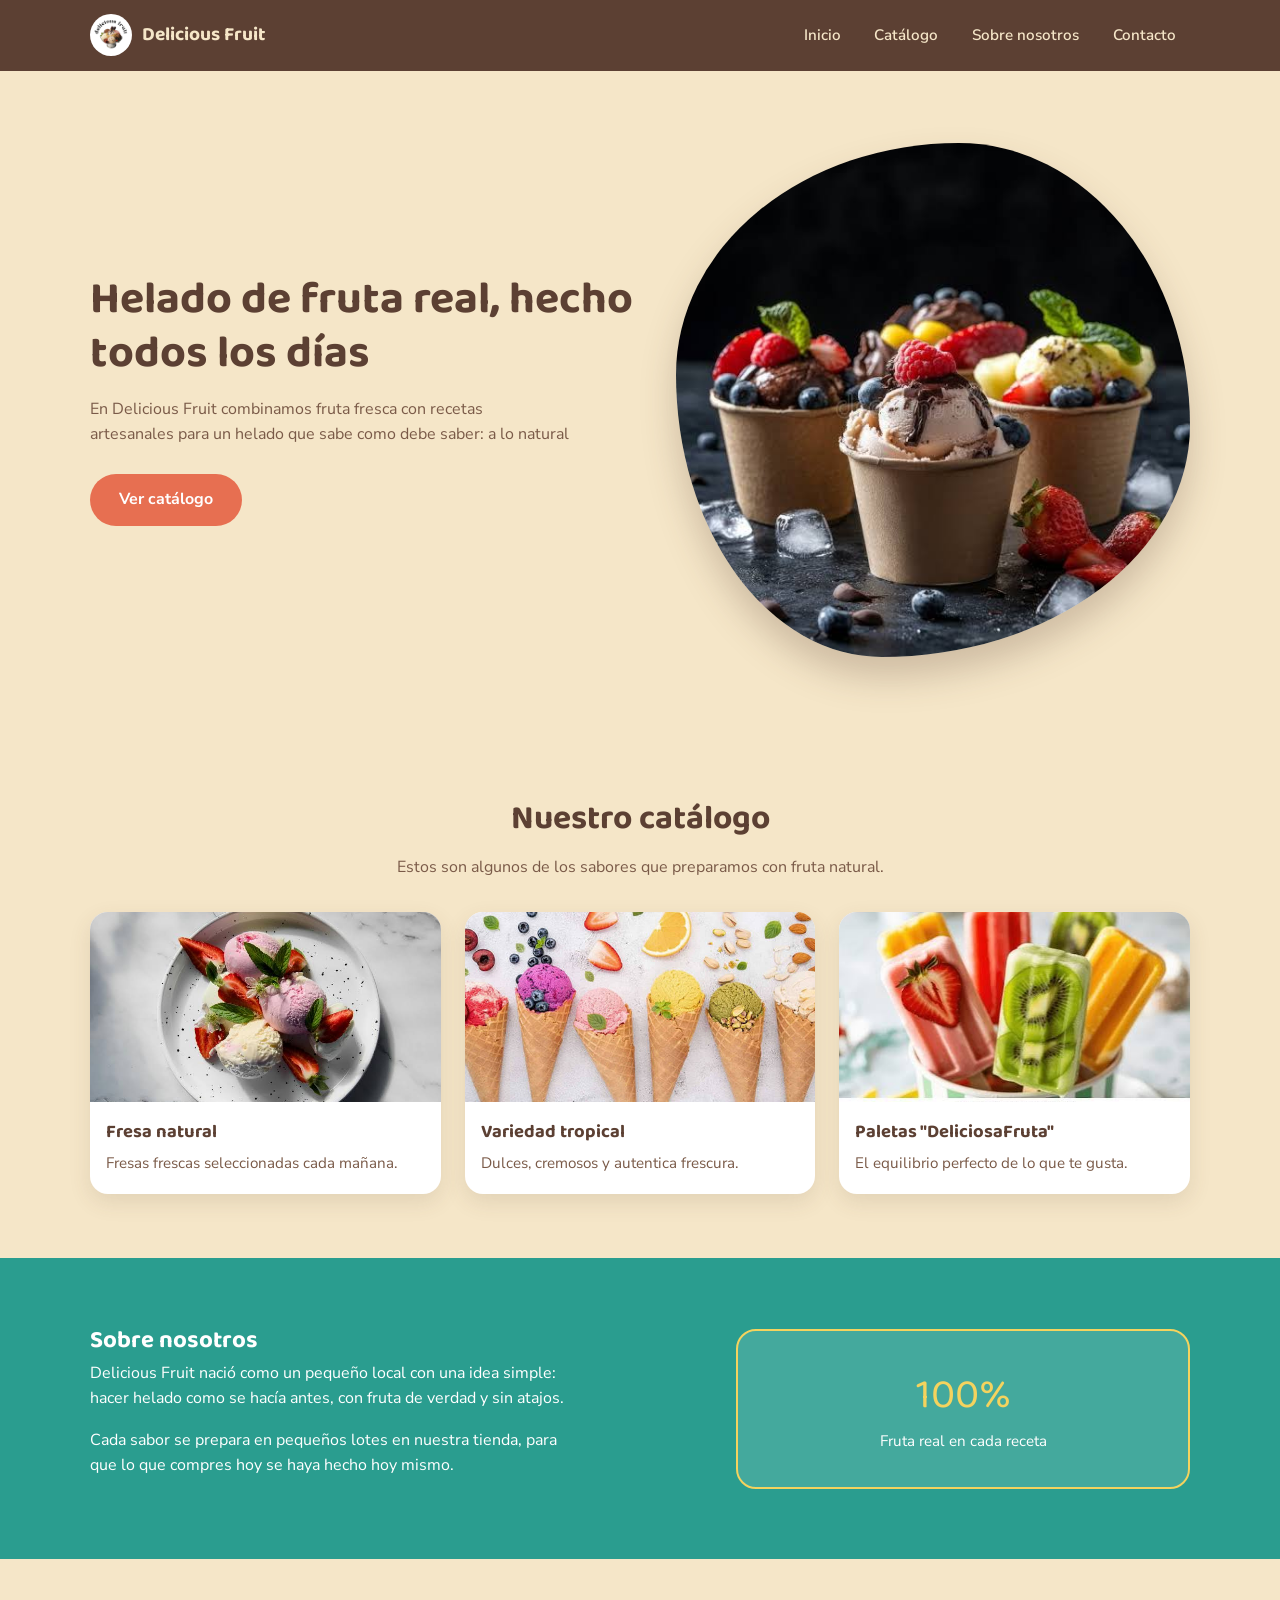
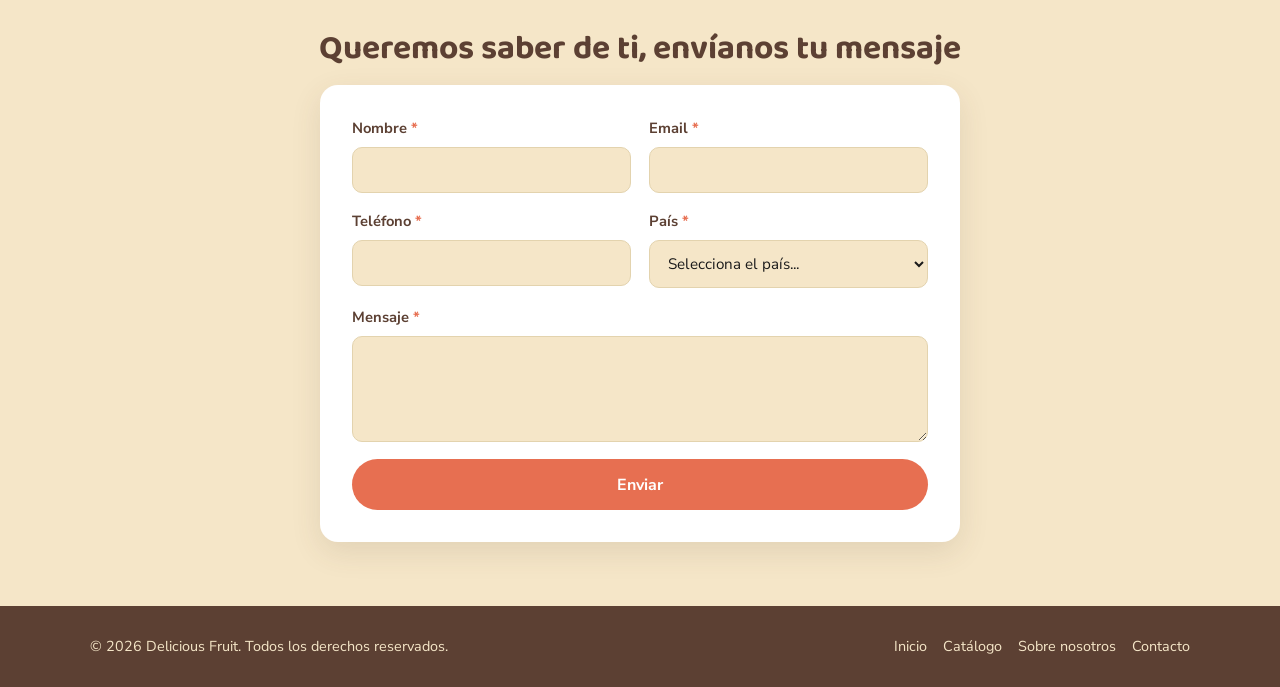
==== index.html @ fdb79db8 "Add files via upload" ====
<!DOCTYPE html>
<html lang="es">
<head>
<meta charset="UTF-8">
<meta name="viewport" content="width=device-width, initial-scale=1.0">
<title>Delicious Fruit | Heladería artesanal</title>
<meta name="description" content="Delicious Fruit: heladería artesanal con sabores frutales, hechos con ingredientes reales. Conoce nuestro catálogo y visítanos.">
<link rel="icon" type="image/png" href="img/logo.png">
<link rel="preconnect" href="https://fonts.googleapis.com">
<link rel="preconnect" href="https://fonts.gstatic.com" crossorigin>
<link href="https://fonts.googleapis.com/css2?family=Baloo+2:wght@500;600;700&family=Nunito+Sans:wght@400;600;700&display=swap" rel="stylesheet">
<link rel="stylesheet" href="css/style.css">
</head>
<body>

<header class="cabecera">
  <div class="contenedor cabecera-interior">
    <a href="#inicio" class="logo">
      <img src="img/logo.jpg" alt="Logo Delicious Fruit">
      <span>Delicious Fruit</span>
    </a>

    <input type="checkbox" id="toggle-menu" class="toggle-menu-input">
    <label for="toggle-menu" class="hamburguesa" aria-label="Abrir menú">
      <span></span><span></span><span></span>
    </label>

    <nav class="nav-mobile">
      <a href="#inicio">Inicio</a>
      <a href="#catalogo">Catálogo</a>
      <a href="#sobre-nosotros">Sobre nosotros</a>
      <a href="#contacto">Contacto</a>
    </nav>

    <nav class="nav">
      <a href="#inicio">Inicio</a>
      <a href="#catalogo">Catálogo</a>
      <a href="#sobre-nosotros">Sobre nosotros</a>
      <a href="#contacto">Contacto</a>
    </nav>
  </div>
</header>

<section class="hero" id="inicio">
  <div class="contenedor hero-grid">
    <div>
      <h1>Helado de fruta real, hecho todos los días</h1>
      <p>En Delicious Fruit combinamos fruta fresca con recetas artesanales para un helado que sabe como debe saber: a lo natural</p>
      <a href="#catalogo" class="btn btn-primario">Ver catálogo</a>
    </div>
    <div class="hero-imagen">
      <img src="img/heladosreal.jpg" alt="Helado artesanal Delicious Fruit">
    </div>
  </div>
</section>

<section class="seccion" id="catalogo">
  <div class="contenedor">
    <h2>Nuestro catálogo</h2>
    <p class="intro">Estos son algunos de los sabores que preparamos con fruta natural.</p>

    <div class="grid-productos">
      <article class="tarjeta-producto">
        <img src="img/helado1.jpg" alt="Helado Deliciosa con fruta">
        <h3>Fresa natural</h3>
        <p>Fresas frescas seleccionadas cada mañana.</p>
      </article>

      <article class="tarjeta-producto">
        <img src="img/helados2.jpg" alt="Helado Deliciosa con fruta">
        <h3>Variedad tropical</h3>
        <p>Dulces, cremosos y autentica frescura.</p>
      </article>

      <article class="tarjeta-producto">
        <img src="img/helados3.jpg" alt="Helado Deliciosa con fruta">
        <h3>Paletas "DeliciosaFruta"</h3>
        <p>El equilibrio perfecto de lo que te gusta.</p>
      </article>
    </div>
  </div>
</section>

<section class="seccion-nosotros" id="sobre-nosotros">
  <div class="contenedor sobre-grid">
    <div>
      <h2>Sobre nosotros</h2>
      <p>Delicious Fruit nació como un pequeño local con una idea simple: hacer helado como se hacía antes, con fruta de verdad y sin atajos.</p>
      <p>Cada sabor se prepara en pequeños lotes en nuestra tienda, para que lo que compres hoy se haya hecho hoy mismo.</p>
    </div>
    <div class="nosotros-dato">
      <span class="dato-numero">100%</span>
      <span class="dato-texto">Fruta real en cada receta</span>
    </div>
  </div>
</section>

<section class="seccion" id="contacto">
  <div class="contenedor">
    <h2>Queremos saber de ti, envíanos tu mensaje</h2>

    <form class="form" action="#" method="post">
      <div class="fila-campos">
        <div class="campo">
          <label for="nombre">Nombre <span class="req">*</span></label>
          <input type="text" id="nombre" name="nombre" required>
        </div>
        <div class="campo">
          <label for="correo">Email <span class="req">*</span></label>
          <input type="email" id="correo" name="correo" required>
        </div>
      </div>

      <div class="fila-campos">
        <div class="campo">
          <label for="telefono">Teléfono <span class="req">*</span></label>
          <input type="tel" id="telefono" name="telefono" required>
        </div>
        <div class="campo">
          <label for="pais">País <span class="req">*</span></label>
          <select id="pais" name="pais" required>
            <option value="">Selecciona el país...</option>
            <option value="SV">El Salvador</option>
            <option value="GT">Guatemala</option>
            <option value="HN">Honduras</option>
            <option value="NI">Nicaragua</option>
            <option value="CR">Costa Rica</option>
            <option value="otro">Otro</option>
          </select>
        </div>
      </div>

      <div class="campo">
        <label for="mensaje">Mensaje <span class="req">*</span></label>
        <textarea id="mensaje" name="mensaje" rows="4" required></textarea>
      </div>

      <button type="submit" class="btn-form">Enviar</button>
    </form>
  </div>
</section>

<footer class="pie">
  <div class="contenedor pie-interior">
    <p>© 2026 Delicious Fruit. Todos los derechos reservados.</p>
    <nav class="pie-enlaces">
      <a href="#inicio">Inicio</a>
      <a href="#catalogo">Catálogo</a>
      <a href="#sobre-nosotros">Sobre nosotros</a>
      <a href="#contacto">Contacto</a>
    </nav>
  </div>
</footer>

</body>
</html>
---- css/style.css ----
:root {
  --crema:   #F5E6C8;
  --cafe:    #5C4033;
  --cafe-suave: #7A5A48;
  --coral:   #E76F51;
  --coral-oscuro: #C85A3D;
  --teal:    #2A9D8F;
  --amarillo:#F4D35E;
  --texto:   #1A1A1A;
  --blanco:  #FFFFFF;
}

*, *::before, *::after { box-sizing: border-box; margin: 0; padding: 0; }
img { max-width: 100%; height: auto; display: block; }

body {
  font-family: 'Nunito Sans', system-ui, sans-serif;
  color: var(--texto);
  line-height: 1.6;
  background: var(--crema);
}

h1, h2, h3 { font-family: 'Baloo 2', sans-serif; color: var(--cafe); }

.contenedor { width: 90%; max-width: 1100px; margin: 0 auto; }

/* --- Header --- */
.cabecera {
  background: var(--cafe);
  padding: 0.9rem 0;
  position: sticky;
  top: 0;
  z-index: 100;
}
.cabecera-interior { display: flex; align-items: center; justify-content: space-between; }
.logo { display: flex; align-items: center; gap: 0.6rem; text-decoration: none; }
.logo img { width: 42px; height: 42px; border-radius: 50%; }
.logo span { color: var(--crema); font-family: 'Baloo 2', sans-serif; font-weight: 700; font-size: 1.2rem; }

.nav { display: none; gap: 0.3rem; }
.nav a {
  color: var(--crema);
  text-decoration: none;
  padding: 0.5rem 0.9rem;
  border-radius: 20px;
  font-weight: 600;
  font-size: 0.95rem;
}
.nav a:hover { background: var(--coral); color: var(--blanco); }
@media (min-width: 780px) { .nav { display: flex; } }

.toggle-menu-input { display: none; }
.hamburguesa { display: flex; flex-direction: column; cursor: pointer; padding: 0.4rem; }
.hamburguesa span { width: 26px; height: 3px; background: var(--crema); border-radius: 2px; margin-bottom: 5px; }
.hamburguesa span:last-child { margin-bottom: 0; }
@media (min-width: 780px) { .hamburguesa { display: none; } }

.nav-mobile { display: flex; flex-direction: column; max-height: 0; overflow: hidden; transition: max-height 0.3s ease; }
.nav-mobile a { color: var(--crema); text-decoration: none; padding: 0.6rem 0.5rem; font-weight: 600; }
.toggle-menu-input:checked ~ .nav-mobile { max-height: 240px; margin-top: 0.6rem; }
@media (min-width: 780px) { .nav-mobile { display: none; } }

/* --- Hero --- */
.hero { padding: clamp(2.5rem, 7vw, 4.5rem) 0; }
.hero-grid { display: flex; flex-wrap: wrap; gap: 2rem; align-items: center; }
.hero-grid > div:first-child { flex: 1 1 320px; }
.hero-imagen { flex: 1 1 280px; }
.hero h1 { font-size: clamp(1.9rem, 4vw, 2.8rem); line-height: 1.2; margin-bottom: 1rem; }
.hero p { max-width: 480px; margin-bottom: 1.6rem; color: var(--cafe-suave); }

.btn {
  display: inline-block;
  background: var(--coral);
  color: var(--blanco);
  text-decoration: none;
  font-weight: 700;
  padding: 0.85rem 1.8rem;
  border-radius: 30px;
  transition: background 0.15s;
}
.btn:hover { background: var(--coral-oscuro); }

.hero-imagen img {
  border-radius: 55% 45% 60% 40% / 45% 55% 45% 55%;
  box-shadow: 0 20px 35px rgba(92,64,51,0.25);
}

/* --- Secciones generales --- */
.seccion { padding: clamp(2.5rem, 6vw, 4rem) 0; text-align: center; }
.seccion h2 { font-size: clamp(1.6rem, 3vw, 2.1rem); margin-bottom: 0.5rem; }
.intro { color: var(--cafe-suave); margin-bottom: 2rem; }

/* --- Catálogo --- */
.grid-productos { display: flex; flex-wrap: wrap; gap: 1.5rem; text-align: left; }
.tarjeta-producto { flex: 1 1 260px; }

.tarjeta-producto {
  background: var(--blanco);
  border-radius: 18px;
  overflow: hidden;
  box-shadow: 0 8px 22px rgba(92,64,51,0.12);
}
.tarjeta-producto img { width: 100%; height: 190px; object-fit: cover; }
.tarjeta-producto h3 { padding: 1rem 1rem 0.2rem; font-size: 1.15rem; }
.tarjeta-producto p { padding: 0 1rem 1.2rem; color: var(--cafe-suave); font-size: 0.95rem; }

/* --- Sobre nosotros --- */
.seccion-nosotros { background: var(--teal); color: var(--blanco); padding: clamp(2.5rem, 6vw, 4rem) 0; }
.seccion-nosotros h2 { color: var(--blanco); }
.seccion-nosotros p { margin-bottom: 1rem; max-width: 480px; }
.sobre-grid { display: flex; flex-wrap: wrap; gap: 2rem; align-items: center; text-align: left; }
.sobre-grid > div:first-child { flex: 1 1 380px; }
.nosotros-dato { flex: 1 1 220px; }

.nosotros-dato {
  background: rgba(255,255,255,0.12);
  border: 2px solid var(--amarillo);
  border-radius: 20px;
  padding: 2rem;
  text-align: center;
}
.dato-numero { display: block; font-family: 'Baloo 2', sans-serif; font-size: 2.6rem; color: var(--amarillo); }
.dato-texto { font-size: 0.95rem; }

/* --- Contacto --- */
.form {
  background: var(--blanco);
  border-radius: 18px;
  padding: 2rem;
  max-width: 640px;
  margin: 0 auto;
  text-align: left;
  display: flex;
  flex-direction: column;
  gap: 1.1rem;
  box-shadow: 0 10px 30px rgba(92,64,51,0.12);
}
.fila-campos { display: flex; flex-wrap: wrap; gap: 1.1rem; }
.fila-campos .campo { flex: 1 1 220px; }

.campo { display: flex; flex-direction: column; gap: 0.4rem; }
.campo label { font-weight: 700; color: var(--cafe); font-size: 0.92rem; }
.req { color: var(--coral); }
.campo input, .campo select, .campo textarea {
  padding: 0.75rem 0.9rem;
  border: 1px solid #e3d3ae;
  border-radius: 10px;
  background: var(--crema);
  font-family: inherit;
  font-size: 0.95rem;
  color: var(--texto);
}
.campo input:focus, .campo select:focus, .campo textarea:focus {
  outline: 2px solid var(--teal);
}

.btn-form {
  align-self: stretch;
  background: var(--coral);
  color: var(--blanco);
  border: none;
  padding: 0.9rem;
  border-radius: 30px;
  font-weight: 700;
  font-size: 1rem;
  font-family: inherit;
  cursor: pointer;
}
.btn-form:hover { background: var(--coral-oscuro); }

/* --- Footer --- */
.pie { background: var(--cafe); color: var(--crema); padding: 1.8rem 0; }
.pie-interior { display: flex; flex-direction: column; gap: 1rem; text-align: center; font-size: 0.9rem; }
@media (min-width: 700px) { .pie-interior { flex-direction: row; justify-content: space-between; } }
.pie-enlaces { display: flex; gap: 1rem; flex-wrap: wrap; justify-content: center; }
.pie-enlaces a { color: var(--crema); text-decoration: none; }
.pie-enlaces a:hover { color: var(--amarillo); }
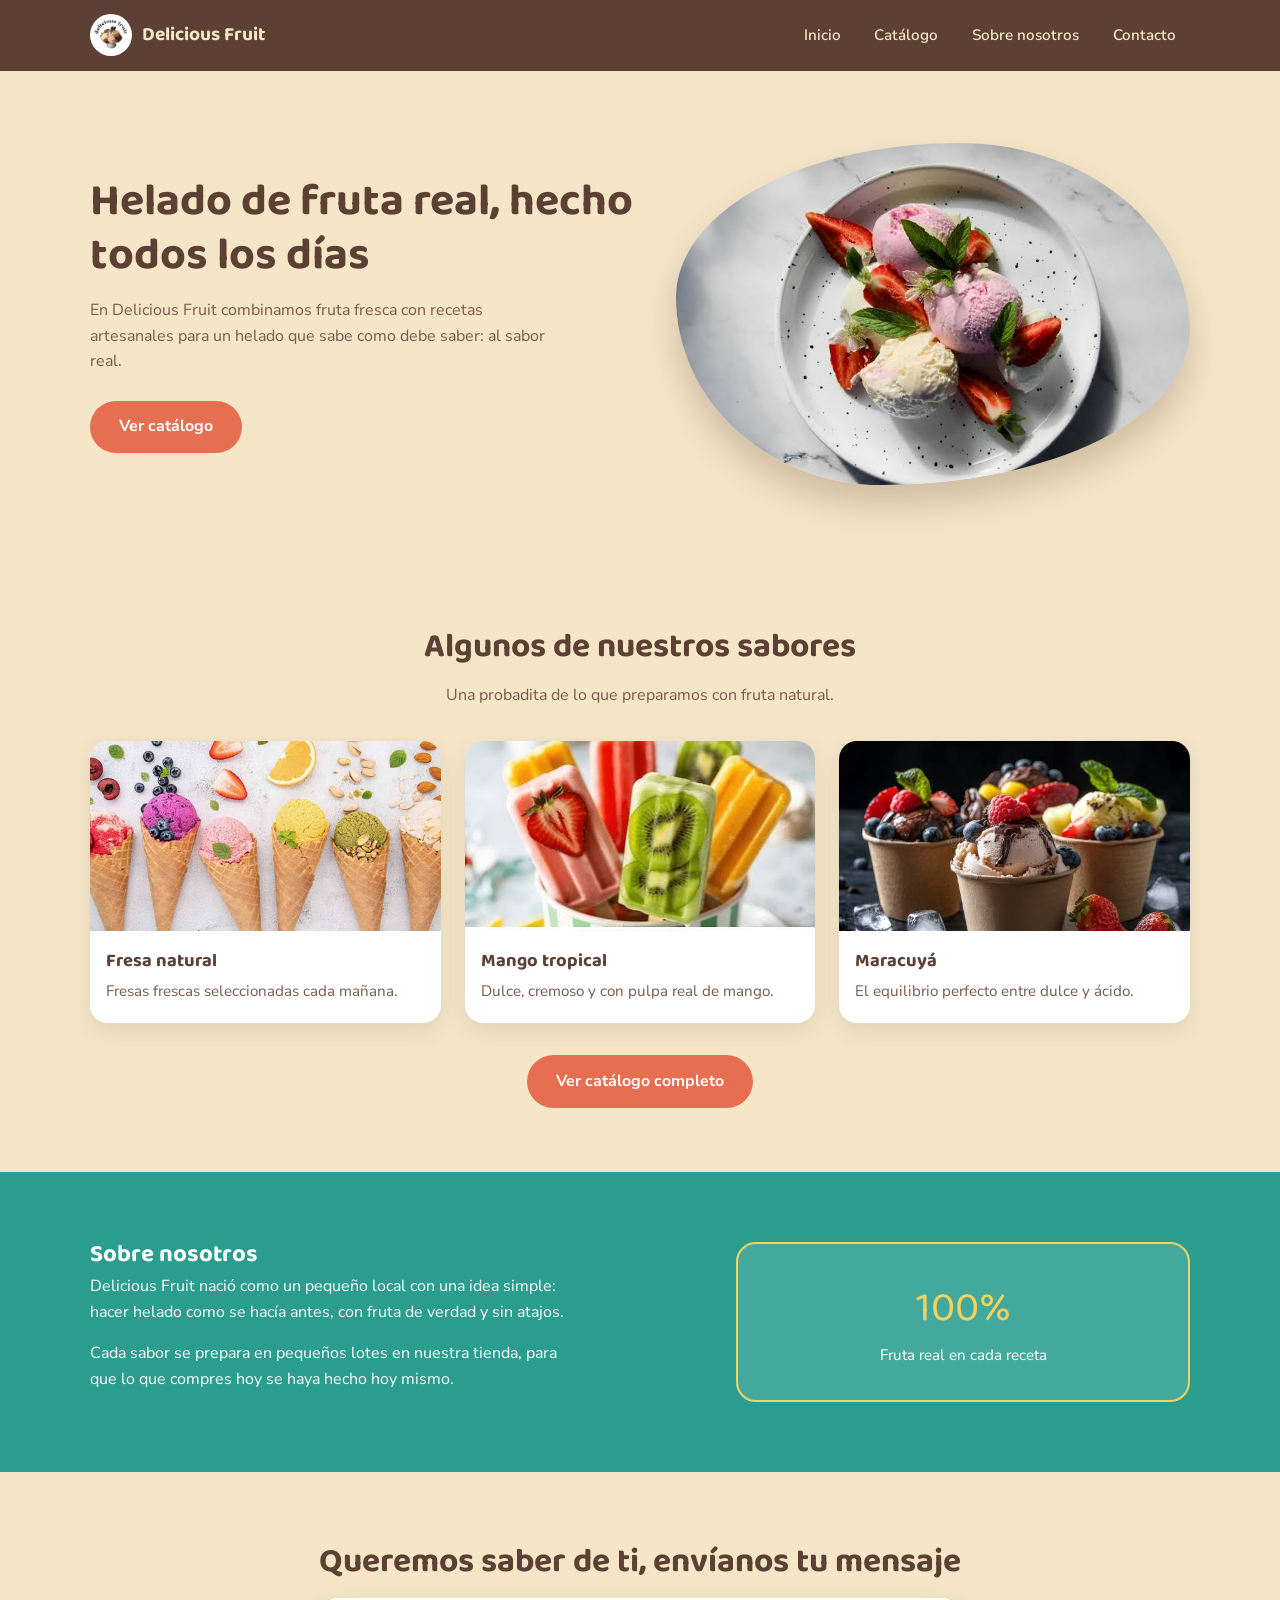
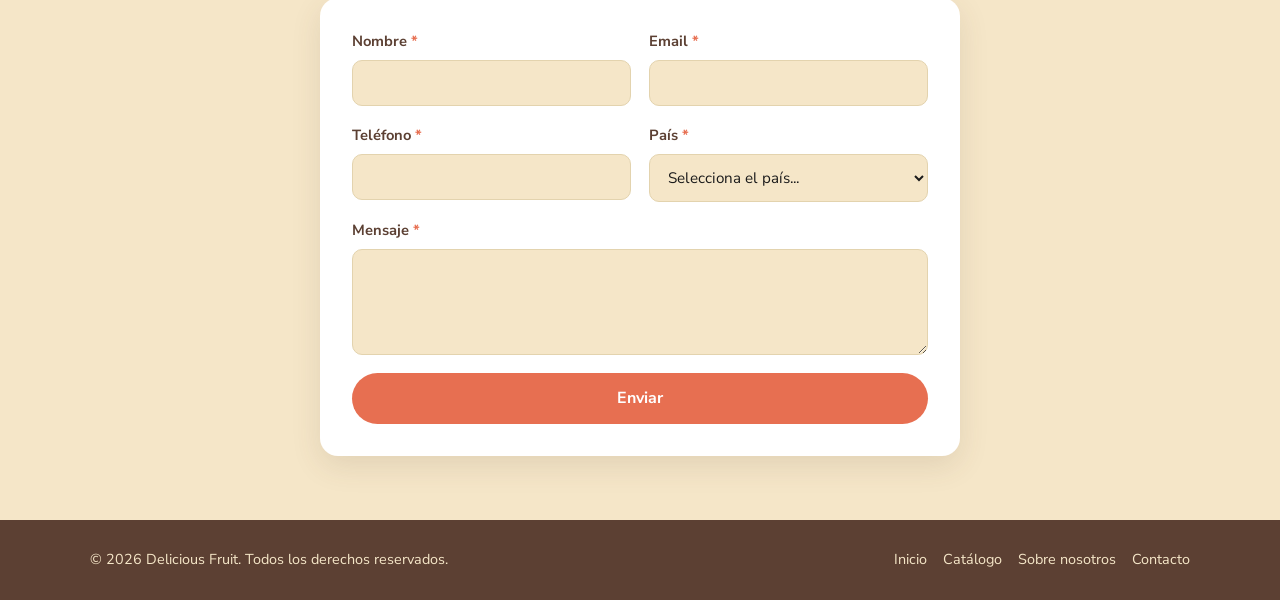
==== commit fefafd31: "Add files via upload" ====
--- a/index.html
+++ b/index.html
@@ -16,7 +16,7 @@
 <header class="cabecera">
   <div class="contenedor cabecera-interior">
     <a href="#inicio" class="logo">
-      <img src="img/logo.jpg" alt="Logo Delicious Fruit">
+      <img src="img/logo.jpg" alt="Logotipo Delicious Fruit">
       <span>Delicious Fruit</span>
     </a>
 
@@ -27,14 +27,14 @@
 
     <nav class="nav-mobile">
       <a href="#inicio">Inicio</a>
-      <a href="#catalogo">Catálogo</a>
+      <a href="catalogo.html">Catálogo</a>
       <a href="#sobre-nosotros">Sobre nosotros</a>
       <a href="#contacto">Contacto</a>
     </nav>
 
     <nav class="nav">
       <a href="#inicio">Inicio</a>
-      <a href="#catalogo">Catálogo</a>
+      <a href="catalogo.html">Catálogo</a>
       <a href="#sobre-nosotros">Sobre nosotros</a>
       <a href="#contacto">Contacto</a>
     </nav>
@@ -45,39 +45,41 @@
   <div class="contenedor hero-grid">
     <div>
       <h1>Helado de fruta real, hecho todos los días</h1>
-      <p>En Delicious Fruit combinamos fruta fresca con recetas artesanales para un helado que sabe como debe saber: a lo natural</p>
-      <a href="#catalogo" class="btn btn-primario">Ver catálogo</a>
+      <p>En Delicious Fruit combinamos fruta fresca con recetas artesanales para un helado que sabe como debe saber: al sabor real.</p>
+      <a href="catalogo.html" class="btn btn-primario">Ver catálogo</a>
     </div>
     <div class="hero-imagen">
-      <img src="img/heladosreal.jpg" alt="Helado artesanal Delicious Fruit">
+      <img src="img/helado1.jpg" alt="Helado artesanal Delicious Fruit">
     </div>
   </div>
 </section>
 
 <section class="seccion" id="catalogo">
   <div class="contenedor">
-    <h2>Nuestro catálogo</h2>
-    <p class="intro">Estos son algunos de los sabores que preparamos con fruta natural.</p>
+    <h2>Algunos de nuestros sabores</h2>
+    <p class="intro">Una probadita de lo que preparamos con fruta natural.</p>
 
     <div class="grid-productos">
       <article class="tarjeta-producto">
-        <img src="img/helado1.jpg" alt="Helado Deliciosa con fruta">
+        <img src="img/helados2.jpg" alt="Helado de fresa">
         <h3>Fresa natural</h3>
         <p>Fresas frescas seleccionadas cada mañana.</p>
       </article>
 
       <article class="tarjeta-producto">
-        <img src="img/helados2.jpg" alt="Helado Deliciosa con fruta">
-        <h3>Variedad tropical</h3>
-        <p>Dulces, cremosos y autentica frescura.</p>
+        <img src="img/helados3.jpg" alt="Helado de mango">
+        <h3>Mango tropical</h3>
+        <p>Dulce, cremoso y con pulpa real de mango.</p>
       </article>
 
       <article class="tarjeta-producto">
-        <img src="img/helados3.jpg" alt="Helado Deliciosa con fruta">
-        <h3>Paletas "DeliciosaFruta"</h3>
-        <p>El equilibrio perfecto de lo que te gusta.</p>
+        <img src="img/heladosreal.jpg" alt="Helado de maracuyá">
+        <h3>Maracuyá</h3>
+        <p>El equilibrio perfecto entre dulce y ácido.</p>
       </article>
     </div>
+
+    <a href="catalogo.html" class="btn btn-primario btn-catalogo-completo">Ver catálogo completo</a>
   </div>
 </section>
 
@@ -145,7 +147,7 @@
     <p>© 2026 Delicious Fruit. Todos los derechos reservados.</p>
     <nav class="pie-enlaces">
       <a href="#inicio">Inicio</a>
-      <a href="#catalogo">Catálogo</a>
+      <a href="catalogo.html">Catálogo</a>
       <a href="#sobre-nosotros">Sobre nosotros</a>
       <a href="#contacto">Contacto</a>
     </nav>
--- a/css/style.css
+++ b/css/style.css
@@ -79,6 +79,7 @@
   transition: background 0.15s;
 }
 .btn:hover { background: var(--coral-oscuro); }
+.btn-catalogo-completo { margin-top: 2rem; }
 
 .hero-imagen img {
   border-radius: 55% 45% 60% 40% / 45% 55% 45% 55%;
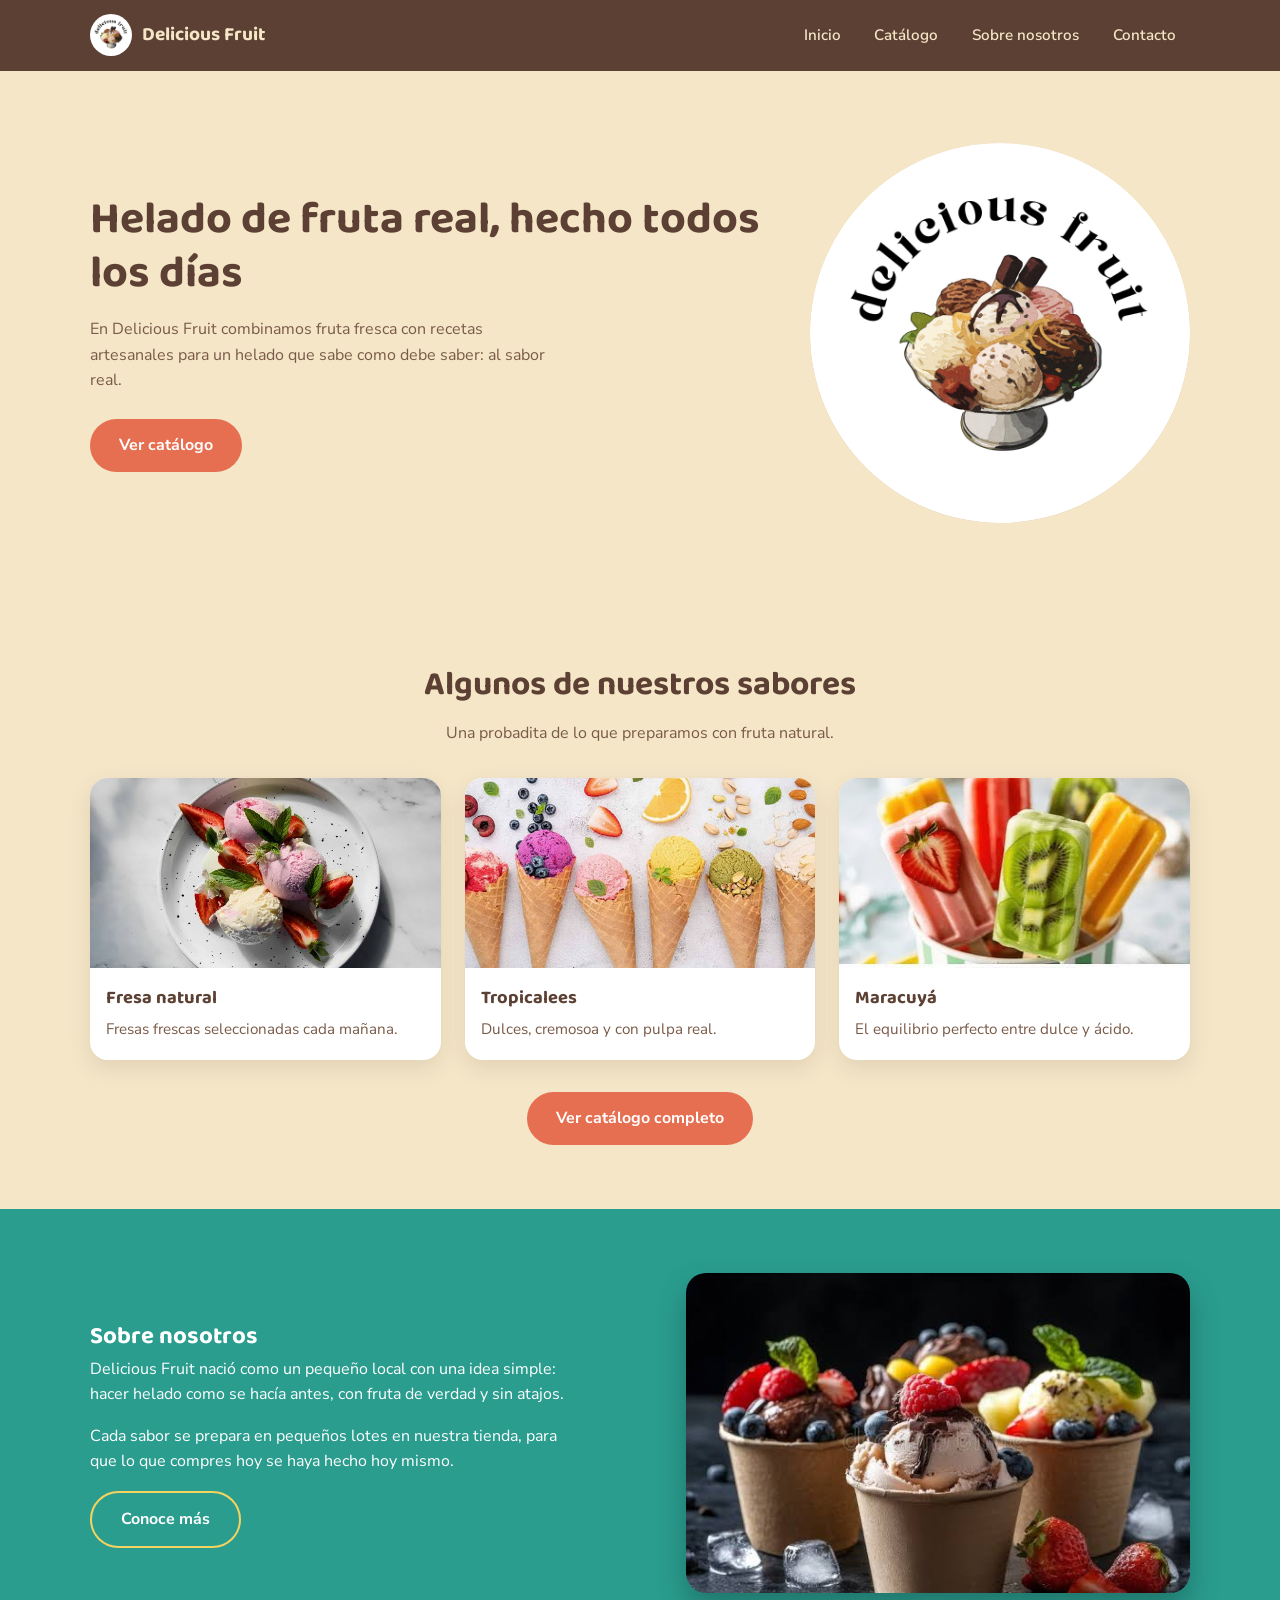
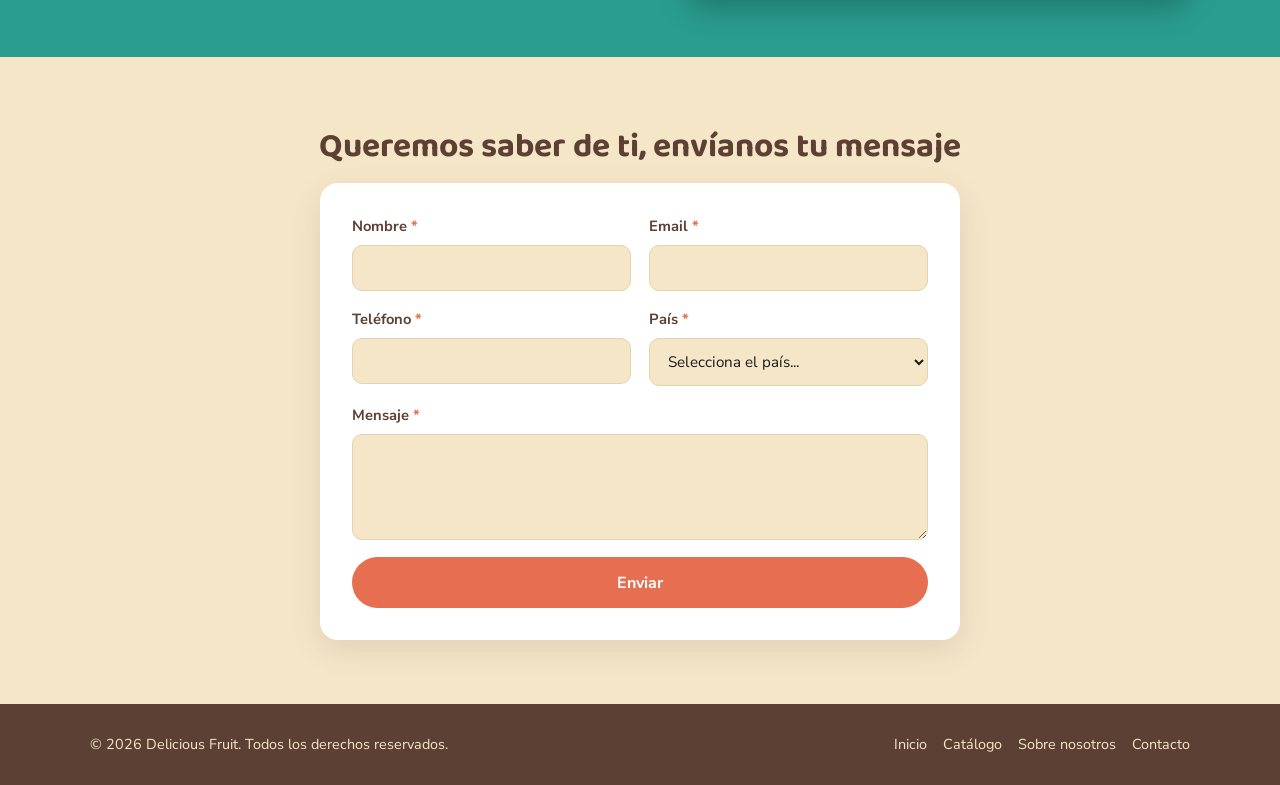
==== commit 3486a7d5: "Add files via upload" ====
--- a/index.html
+++ b/index.html
@@ -5,7 +5,7 @@
 <meta name="viewport" content="width=device-width, initial-scale=1.0">
 <title>Delicious Fruit | Heladería artesanal</title>
 <meta name="description" content="Delicious Fruit: heladería artesanal con sabores frutales, hechos con ingredientes reales. Conoce nuestro catálogo y visítanos.">
-<link rel="icon" type="image/png" href="img/logo.png">
+<link rel="icon" type="image/jpeg" href="img/logo.jpg">
 <link rel="preconnect" href="https://fonts.googleapis.com">
 <link rel="preconnect" href="https://fonts.gstatic.com" crossorigin>
 <link href="https://fonts.googleapis.com/css2?family=Baloo+2:wght@500;600;700&family=Nunito+Sans:wght@400;600;700&display=swap" rel="stylesheet">
@@ -28,14 +28,14 @@
     <nav class="nav-mobile">
       <a href="#inicio">Inicio</a>
       <a href="catalogo.html">Catálogo</a>
-      <a href="#sobre-nosotros">Sobre nosotros</a>
+      <a href="sobreNosotros.html">Sobre nosotros</a>
       <a href="#contacto">Contacto</a>
     </nav>
 
     <nav class="nav">
       <a href="#inicio">Inicio</a>
       <a href="catalogo.html">Catálogo</a>
-      <a href="#sobre-nosotros">Sobre nosotros</a>
+      <a href="sobreNosotros.html">Sobre nosotros</a>
       <a href="#contacto">Contacto</a>
     </nav>
   </div>
@@ -49,7 +49,7 @@
       <a href="catalogo.html" class="btn btn-primario">Ver catálogo</a>
     </div>
     <div class="hero-imagen">
-      <img src="img/helado1.jpg" alt="Helado artesanal Delicious Fruit">
+      <img src="img/logo.jpg" alt="Logotipo Delicious Fruit">
     </div>
   </div>
 </section>
@@ -61,19 +61,25 @@
 
     <div class="grid-productos">
       <article class="tarjeta-producto">
-        <img src="img/helados2.jpg" alt="Helado de fresa">
+        <div class="tarjeta-producto-imagen">
+          <img src="img/helado1.jpg" alt="Helado de fresa">
+        </div>
         <h3>Fresa natural</h3>
         <p>Fresas frescas seleccionadas cada mañana.</p>
       </article>
 
       <article class="tarjeta-producto">
-        <img src="img/helados3.jpg" alt="Helado de mango">
-        <h3>Mango tropical</h3>
-        <p>Dulce, cremoso y con pulpa real de mango.</p>
+        <div class="tarjeta-producto-imagen">
+          <img src="img/helados2.jpg" alt="Helado de mango">
+        </div>
+        <h3>Tropicalees</h3>
+        <p>Dulces, cremosoa y con pulpa real.</p>
       </article>
 
       <article class="tarjeta-producto">
-        <img src="img/heladosreal.jpg" alt="Helado de maracuyá">
+        <div class="tarjeta-producto-imagen">
+          <img src="img/helados3.jpg" alt="Helado de maracuyá">
+        </div>
         <h3>Maracuyá</h3>
         <p>El equilibrio perfecto entre dulce y ácido.</p>
       </article>
@@ -89,10 +95,10 @@
       <h2>Sobre nosotros</h2>
       <p>Delicious Fruit nació como un pequeño local con una idea simple: hacer helado como se hacía antes, con fruta de verdad y sin atajos.</p>
       <p>Cada sabor se prepara en pequeños lotes en nuestra tienda, para que lo que compres hoy se haya hecho hoy mismo.</p>
+      <a href="sobreNosotros.html" class="btn btn-secundario">Conoce más</a>
     </div>
-    <div class="nosotros-dato">
-      <span class="dato-numero">100%</span>
-      <span class="dato-texto">Fruta real en cada receta</span>
+    <div class="nosotros-imagen">
+      <img src="img/heladosreal.jpg" alt="Helados Delicious Fruit">
     </div>
   </div>
 </section>
@@ -148,7 +154,7 @@
     <nav class="pie-enlaces">
       <a href="#inicio">Inicio</a>
       <a href="catalogo.html">Catálogo</a>
-      <a href="#sobre-nosotros">Sobre nosotros</a>
+      <a href="sobreNosotros.html">Sobre nosotros</a>
       <a href="#contacto">Contacto</a>
     </nav>
   </div>
--- a/css/style.css
+++ b/css/style.css
@@ -24,6 +24,10 @@
 
 .contenedor { width: 90%; max-width: 1100px; margin: 0 auto; }
 
+/* --- Animaciones --- */
+@keyframes aparecer { from { opacity: 0; transform: translateY(14px) scale(0.97); } to { opacity: 1; transform: none; } }
+@keyframes flotar { 0%, 100% { transform: translateY(0); } 50% { transform: translateY(-10px); } }
+
 /* --- Header --- */
 .cabecera {
   background: var(--cafe);
@@ -32,9 +36,10 @@
   top: 0;
   z-index: 100;
 }
-.cabecera-interior { display: flex; align-items: center; justify-content: space-between; }
+.cabecera-interior { display: flex; align-items: center; justify-content: space-between; flex-wrap: wrap; }
 .logo { display: flex; align-items: center; gap: 0.6rem; text-decoration: none; }
-.logo img { width: 42px; height: 42px; border-radius: 50%; }
+.logo img { width: 42px; height: 42px; border-radius: 50%; object-fit: cover; transition: transform 0.5s ease; }
+.logo:hover img { transform: rotate(360deg) scale(1.12); }
 .logo span { color: var(--crema); font-family: 'Baloo 2', sans-serif; font-weight: 700; font-size: 1.2rem; }
 
 .nav { display: none; gap: 0.3rem; }
@@ -45,8 +50,9 @@
   border-radius: 20px;
   font-weight: 600;
   font-size: 0.95rem;
-}
-.nav a:hover { background: var(--coral); color: var(--blanco); }
+  transition: background 0.2s, color 0.2s;
+}
+.nav a:hover, .nav a.activo { background: var(--coral); color: var(--blanco); }
 @media (min-width: 780px) { .nav { display: flex; } }
 
 .toggle-menu-input { display: none; }
@@ -55,8 +61,9 @@
 .hamburguesa span:last-child { margin-bottom: 0; }
 @media (min-width: 780px) { .hamburguesa { display: none; } }
 
-.nav-mobile { display: flex; flex-direction: column; max-height: 0; overflow: hidden; transition: max-height 0.3s ease; }
+.nav-mobile { display: flex; flex-direction: column; width: 100%; max-height: 0; overflow: hidden; transition: max-height 0.3s ease; }
 .nav-mobile a { color: var(--crema); text-decoration: none; padding: 0.6rem 0.5rem; font-weight: 600; }
+.nav-mobile a.activo { color: var(--amarillo); }
 .toggle-menu-input:checked ~ .nav-mobile { max-height: 240px; margin-top: 0.6rem; }
 @media (min-width: 780px) { .nav-mobile { display: none; } }
 
@@ -64,7 +71,30 @@
 .hero { padding: clamp(2.5rem, 7vw, 4.5rem) 0; }
 .hero-grid { display: flex; flex-wrap: wrap; gap: 2rem; align-items: center; }
 .hero-grid > div:first-child { flex: 1 1 320px; }
-.hero-imagen { flex: 1 1 280px; }
+.hero-imagen {
+  flex: 1 1 280px;
+  overflow: hidden;
+  border-radius: 50%;
+  max-width: 380px;
+  margin: 0 auto;
+  animation: flotar 4s ease-in-out infinite;
+}
+.hero-imagen:hover { animation-play-state: paused; }
+.hero-imagen img {
+  border-radius: 50%;
+  aspect-ratio: 1 / 1;
+  object-fit: cover;
+  max-width: 380px;
+  margin: 0 auto;
+  box-shadow: 0 20px 35px rgba(92,64,51,0.25);
+  transition: transform 0.4s ease, box-shadow 0.4s ease;
+  cursor: pointer;
+}
+.hero-imagen:hover img {
+  transform: translateY(-8px) scale(1.06) rotate(2deg);
+  box-shadow: 0 25px 40px rgba(92, 64, 51, 0.35);
+}
+
 .hero h1 { font-size: clamp(1.9rem, 4vw, 2.8rem); line-height: 1.2; margin-bottom: 1rem; }
 .hero p { max-width: 480px; margin-bottom: 1.6rem; color: var(--cafe-suave); }
 
@@ -76,33 +106,47 @@
   font-weight: 700;
   padding: 0.85rem 1.8rem;
   border-radius: 30px;
-  transition: background 0.15s;
-}
-.btn:hover { background: var(--coral-oscuro); }
+  transition: background 0.2s, transform 0.2s;
+}
+.btn:hover { background: var(--coral-oscuro); transform: translateY(-2px); }
+.btn-secundario {
+  background: transparent;
+  border: 2px solid var(--amarillo);
+  color: var(--blanco);
+}
+.btn-secundario:hover { background: var(--amarillo); color: var(--cafe); }
 .btn-catalogo-completo { margin-top: 2rem; }
-
-.hero-imagen img {
-  border-radius: 55% 45% 60% 40% / 45% 55% 45% 55%;
-  box-shadow: 0 20px 35px rgba(92,64,51,0.25);
-}
 
 /* --- Secciones generales --- */
 .seccion { padding: clamp(2.5rem, 6vw, 4rem) 0; text-align: center; }
 .seccion h2 { font-size: clamp(1.6rem, 3vw, 2.1rem); margin-bottom: 0.5rem; }
 .intro { color: var(--cafe-suave); margin-bottom: 2rem; }
 
-/* --- Catálogo --- */
+/* --- Tarjetas de productos (inicio) --- */
 .grid-productos { display: flex; flex-wrap: wrap; gap: 1.5rem; text-align: left; }
-.tarjeta-producto { flex: 1 1 260px; }
-
 .tarjeta-producto {
+  flex: 1 1 260px;
   background: var(--blanco);
   border-radius: 18px;
   overflow: hidden;
   box-shadow: 0 8px 22px rgba(92,64,51,0.12);
-}
-.tarjeta-producto img { width: 100%; height: 190px; object-fit: cover; }
-.tarjeta-producto h3 { padding: 1rem 1rem 0.2rem; font-size: 1.15rem; }
+  transition: transform 0.35s cubic-bezier(0.25, 0.8, 0.25, 1), box-shadow 0.35s ease;
+  cursor: pointer;
+}
+.tarjeta-producto:hover {
+  transform: translateY(-10px) scale(1.02);
+  box-shadow: 0 18px 32px rgba(92,64,51,0.22);
+}
+.tarjeta-producto-imagen { overflow: hidden; height: 190px; position: relative; }
+.tarjeta-producto img {
+  width: 100%;
+  height: 100%;
+  object-fit: cover;
+  transition: transform 0.4s ease, filter 0.4s ease;
+}
+.tarjeta-producto:hover img { transform: scale(1.1); filter: brightness(1.05); }
+.tarjeta-producto h3 { padding: 1rem 1rem 0.2rem; font-size: 1.15rem; transition: color 0.3s; }
+.tarjeta-producto:hover h3 { color: var(--coral); }
 .tarjeta-producto p { padding: 0 1rem 1.2rem; color: var(--cafe-suave); font-size: 0.95rem; }
 
 /* --- Sobre nosotros --- */
@@ -111,17 +155,20 @@
 .seccion-nosotros p { margin-bottom: 1rem; max-width: 480px; }
 .sobre-grid { display: flex; flex-wrap: wrap; gap: 2rem; align-items: center; text-align: left; }
 .sobre-grid > div:first-child { flex: 1 1 380px; }
-.nosotros-dato { flex: 1 1 220px; }
-
-.nosotros-dato {
-  background: rgba(255,255,255,0.12);
-  border: 2px solid var(--amarillo);
+.nosotros-imagen {
+  flex: 1 1 320px;
   border-radius: 20px;
-  padding: 2rem;
-  text-align: center;
-}
-.dato-numero { display: block; font-family: 'Baloo 2', sans-serif; font-size: 2.6rem; color: var(--amarillo); }
-.dato-texto { font-size: 0.95rem; }
+  overflow: hidden;
+  box-shadow: 0 15px 30px rgba(0,0,0,0.25);
+  cursor: pointer;
+}
+.nosotros-imagen img {
+  width: 100%;
+  height: 320px;
+  object-fit: cover;
+  transition: transform 0.4s ease;
+}
+.nosotros-imagen:hover img { transform: scale(1.08) rotate(1deg); }
 
 /* --- Contacto --- */
 .form {
@@ -151,9 +198,7 @@
   font-size: 0.95rem;
   color: var(--texto);
 }
-.campo input:focus, .campo select:focus, .campo textarea:focus {
-  outline: 2px solid var(--teal);
-}
+.campo input:focus, .campo select:focus, .campo textarea:focus { outline: 2px solid var(--teal); }
 
 .btn-form {
   align-self: stretch;
@@ -166,8 +211,246 @@
   font-size: 1rem;
   font-family: inherit;
   cursor: pointer;
+  transition: background 0.2s;
 }
 .btn-form:hover { background: var(--coral-oscuro); }
+
+/* --- Catálogo (barra lateral + cuadrícula, como la referencia) --- */
+.seccion-catalogo { padding: clamp(2rem, 5vw, 3rem) 0 clamp(3rem, 6vw, 4rem); }
+
+.filtro-input { position: absolute; opacity: 0; width: 0; height: 0; pointer-events: none; }
+
+.catalogo-layout {
+  display: grid;
+  grid-template-columns: 270px 1fr;
+  grid-template-areas: "panel barra" "panel grid";
+  column-gap: 1.5rem;
+  row-gap: 0.9rem;
+  align-items: start;
+}
+
+/* Barra superior: "Mostrando N productos" */
+.barra-resultados {
+  grid-area: barra;
+  font-size: 0.9rem;
+  color: var(--cafe-suave);
+  padding-bottom: 0.7rem;
+  border-bottom: 1px solid rgba(92,64,51,0.18);
+}
+.barra-resultados strong { color: var(--cafe); }
+
+/* Panel de filtros */
+.panel-filtros {
+  grid-area: panel;
+  align-self: start;
+  position: sticky;
+  top: 86px;
+  background: var(--blanco);
+  border: 1px solid #e4d6b4;
+  border-radius: 6px;
+  overflow: hidden;
+  box-shadow: 0 6px 18px rgba(92,64,51,0.08);
+}
+.filtros-cabecera {
+  padding: 0.85rem 1.1rem;
+  font-family: 'Baloo 2', sans-serif;
+  font-weight: 700;
+  color: var(--cafe);
+  border-bottom: 1px solid #e4d6b4;
+  background: linear-gradient(180deg, #fff, #fffaf0);
+}
+.filtros-grupo { border-bottom: 1px solid #e4d6b4; }
+.filtros-grupo:last-child { border-bottom: none; }
+
+.filtros-grupo > summary {
+  list-style: none;
+  display: flex; align-items: center; justify-content: space-between;
+  padding: 0.9rem 1.1rem;
+  font-size: 0.74rem; font-weight: 700; letter-spacing: 0.04em;
+  text-transform: uppercase;
+  color: var(--cafe);
+  cursor: pointer;
+  user-select: none;
+  transition: background 0.2s;
+}
+.filtros-grupo > summary::-webkit-details-marker { display: none; }
+.filtros-grupo > summary:hover { background: #fff7e4; }
+.filtros-grupo > summary::after {
+  content: ""; width: 8px; height: 8px;
+  border-right: 2px solid var(--teal); border-bottom: 2px solid var(--teal);
+  transform: rotate(-135deg) translate(-2px, -2px);
+  transition: transform 0.3s ease;
+}
+.filtros-grupo:not([open]) > summary::after { transform: rotate(45deg); }
+
+/* Lista de opciones con la barra de acento a la derecha */
+.filtros-lista {
+  display: flex; flex-direction: column; gap: 0.15rem;
+  margin: 0 0.9rem 1rem 1.1rem;
+  padding-right: 0.7rem;
+  border-right: 3px solid var(--teal);
+  max-height: 210px; overflow-y: auto;
+}
+.opcion {
+  display: flex; align-items: center; gap: 0.65rem;
+  padding: 0.45rem 0.4rem;
+  border-radius: 6px;
+  font-size: 0.86rem; color: var(--texto);
+  cursor: pointer;
+  transition: background 0.2s, transform 0.2s, color 0.2s;
+}
+.opcion::before {
+  content: ""; flex: 0 0 16px; height: 16px;
+  border: 1.5px solid #9d8b78; border-radius: 3px; background: var(--blanco);
+  transition: background 0.2s, border-color 0.2s, box-shadow 0.2s;
+}
+.opcion:hover { background: #fff3d6; transform: translateX(4px); color: var(--cafe); }
+.opcion:hover::before { border-color: var(--coral); }
+.opcion .cuenta { color: var(--cafe-suave); font-size: 0.8rem; margin-left: auto; }
+
+/* Estado activo */
+#filtro-todos:checked ~ .panel-filtros [for="filtro-todos"],
+#filtro-paletas:checked ~ .panel-filtros [for="filtro-paletas"],
+#filtro-para-llevar:checked ~ .panel-filtros [for="filtro-para-llevar"],
+#sabor-todas:checked ~ .panel-filtros [for="sabor-todas"],
+#sabor-dulces:checked ~ .panel-filtros [for="sabor-dulces"],
+#sabor-acidas:checked ~ .panel-filtros [for="sabor-acidas"],
+#sabor-chilosas:checked ~ .panel-filtros [for="sabor-chilosas"],
+#sabor-agridulces:checked ~ .panel-filtros [for="sabor-agridulces"] {
+  font-weight: 700; color: var(--cafe); background: rgba(42,157,143,0.10);
+}
+#filtro-todos:checked ~ .panel-filtros [for="filtro-todos"]::before,
+#filtro-paletas:checked ~ .panel-filtros [for="filtro-paletas"]::before,
+#filtro-para-llevar:checked ~ .panel-filtros [for="filtro-para-llevar"]::before,
+#sabor-todas:checked ~ .panel-filtros [for="sabor-todas"]::before,
+#sabor-dulces:checked ~ .panel-filtros [for="sabor-dulces"]::before,
+#sabor-acidas:checked ~ .panel-filtros [for="sabor-acidas"]::before,
+#sabor-chilosas:checked ~ .panel-filtros [for="sabor-chilosas"]::before,
+#sabor-agridulces:checked ~ .panel-filtros [for="sabor-agridulces"]::before {
+  background: var(--teal) url("data:image/svg+xml,%3Csvg xmlns='http://www.w3.org/2000/svg' viewBox='0 0 16 16'%3E%3Cpath d='M3.5 8.5l3 3 6-6.5' fill='none' stroke='white' stroke-width='2.2' stroke-linecap='round' stroke-linejoin='round'/%3E%3C/svg%3E") center/12px no-repeat;
+  border-color: var(--teal);
+  box-shadow: 0 0 0 3px rgba(42,157,143,0.22);
+}
+
+/* Los sabores solo aparecen al elegir Paletas */
+.sabores-contenedor { display: none; }
+#filtro-paletas:checked ~ .panel-filtros .sabores-contenedor { display: block; animation: aparecer 0.4s ease; }
+
+/* Filtros combinados */
+.grid-catalogo {
+  grid-area: grid;
+  display: grid;
+  grid-template-columns: repeat(auto-fill, minmax(210px, 1fr));
+  gap: 1.1rem;
+}
+
+#filtro-paletas:checked ~ .grid-catalogo .tarjeta:not(.cat-paletas) { display: none; }
+#filtro-para-llevar:checked ~ .grid-catalogo .tarjeta:not(.cat-para-llevar) { display: none; }
+
+#filtro-paletas:checked ~ #sabor-dulces:checked ~ .grid-catalogo .tarjeta.cat-paletas:not(.sabor-dulce) { display: none; }
+#filtro-paletas:checked ~ #sabor-acidas:checked ~ .grid-catalogo .tarjeta.cat-paletas:not(.sabor-acida) { display: none; }
+#filtro-paletas:checked ~ #sabor-chilosas:checked ~ .grid-catalogo .tarjeta.cat-paletas:not(.sabor-chilosa) { display: none; }
+#filtro-paletas:checked ~ #sabor-agridulces:checked ~ .grid-catalogo .tarjeta.cat-paletas:not(.sabor-agridulce) { display: none; }
+
+/* Tarjetas del catálogo */
+.tarjeta {
+  background: var(--blanco);
+  border: 1px solid #e4d6b4;
+  border-radius: 10px;
+  overflow: hidden;
+  box-shadow: 0 4px 12px rgba(92,64,51,0.07);
+  transition: transform 0.35s cubic-bezier(0.25, 0.8, 0.25, 1), box-shadow 0.35s ease, border-color 0.3s;
+  cursor: pointer;
+  animation: aparecer 0.45s ease backwards;
+}
+.tarjeta:hover {
+  transform: translateY(-10px) scale(1.02);
+  box-shadow: 0 18px 32px rgba(92,64,51,0.22);
+  border-color: var(--coral);
+}
+.tarjeta-imagen {
+  position: relative;
+  width: 100%;
+  height: 190px;
+  background: var(--blanco);
+  border-bottom: 3px solid var(--amarillo);
+  overflow: hidden;
+}
+.tarjeta-imagen img {
+  width: 100%; height: 100%; object-fit: cover;
+  transition: transform 0.4s ease, filter 0.4s ease;
+}
+.tarjeta:hover .tarjeta-imagen img { transform: scale(1.1); filter: brightness(1.05); }
+.tarjeta h3 { padding: 1rem 1rem 0.2rem; font-size: 1.1rem; transition: color 0.3s; }
+.tarjeta:hover h3 { color: var(--coral); }
+.tarjeta p { padding: 0 1rem 1.2rem; color: var(--cafe-suave); font-size: 0.92rem; }
+
+/* Destello que cruza la imagen al pasar el cursor */
+.tarjeta-imagen::after, .tarjeta-producto-imagen::after {
+  content: ""; position: absolute; inset: 0; pointer-events: none;
+  background: linear-gradient(115deg, transparent 30%, rgba(255,255,255,0.55) 50%, transparent 70%);
+  transform: translateX(-120%); transition: transform 0.7s ease;
+}
+.tarjeta:hover .tarjeta-imagen::after,
+.tarjeta-producto:hover .tarjeta-producto-imagen::after { transform: translateX(120%); }
+
+/* Botón lateral y panel: móvil */
+.btn-sidebar-toggle, .sidebar-overlay, .panel-filtros-header { display: none; }
+
+@media (max-width: 779px) {
+  .catalogo-layout { display: block; }
+  .barra-resultados { margin-bottom: 1rem; }
+
+  .btn-sidebar-toggle {
+    display: flex;
+    position: fixed; left: 0; top: 50%;
+    transform: translateY(-50%);
+    background: var(--coral); color: var(--blanco);
+    padding: 0.9rem 0.6rem;
+    border-radius: 0 25px 25px 0;
+    font-family: 'Baloo 2', sans-serif; font-weight: 700; font-size: 0.95rem;
+    writing-mode: vertical-rl;
+    box-shadow: 4px 0 15px rgba(0,0,0,0.2);
+    cursor: pointer; z-index: 99;
+    transition: background 0.2s, padding 0.2s;
+  }
+  .btn-sidebar-toggle:hover { background: var(--coral-oscuro); padding-left: 0.9rem; }
+
+  .sidebar-overlay {
+    display: block; position: fixed; inset: 0;
+    background: rgba(0,0,0,0.4); backdrop-filter: blur(2px);
+    opacity: 0; pointer-events: none;
+    transition: opacity 0.3s; z-index: 100;
+  }
+  #toggle-sidebar:checked ~ .sidebar-overlay { opacity: 1; pointer-events: auto; }
+
+  .panel-filtros {
+    position: fixed; top: 0; left: -320px;
+    width: 285px; height: 100dvh;
+    border-radius: 0 12px 12px 0; border: none;
+    overflow-y: auto; z-index: 101;
+    transition: left 0.3s ease-in-out;
+    box-shadow: none;
+  }
+  #toggle-sidebar:checked ~ .panel-filtros { left: 0; box-shadow: 5px 0 25px rgba(0,0,0,0.25); }
+  #toggle-sidebar:checked ~ .btn-sidebar-toggle { opacity: 0; pointer-events: none; }
+
+  .filtros-cabecera { display: none; }
+  .panel-filtros-header {
+    display: flex; justify-content: space-between; align-items: center;
+    padding: 0.85rem 1.1rem;
+    border-bottom: 1px solid #e4d6b4;
+    font-family: 'Baloo 2', sans-serif; font-weight: 700; font-size: 1.15rem; color: var(--cafe);
+    position: sticky; top: 0; background: var(--blanco); z-index: 1;
+  }
+  .btn-cerrar-panel { font-size: 1.8rem; line-height: 1; cursor: pointer; color: var(--cafe); }
+  .filtros-lista { max-height: none; }
+}
+
+/* --- Título de página --- */
+.titulo-pagina { text-align: center; padding: clamp(2.5rem, 6vw, 3.5rem) 0 1rem; }
+.titulo-pagina h1 { font-size: clamp(1.9rem, 4vw, 2.6rem); margin-bottom: 0.5rem; }
+.titulo-pagina p { color: var(--cafe-suave); }
 
 /* --- Footer --- */
 .pie { background: var(--cafe); color: var(--crema); padding: 1.8rem 0; }
@@ -175,4 +458,6 @@
 @media (min-width: 700px) { .pie-interior { flex-direction: row; justify-content: space-between; } }
 .pie-enlaces { display: flex; gap: 1rem; flex-wrap: wrap; justify-content: center; }
 .pie-enlaces a { color: var(--crema); text-decoration: none; }
-.pie-enlaces a:hover { color: var(--amarillo); }+.pie-enlaces a:hover { color: var(--amarillo); }
+
+@media (prefers-reduced-motion: reduce) { * { animation: none !important; transition: none !important; } }
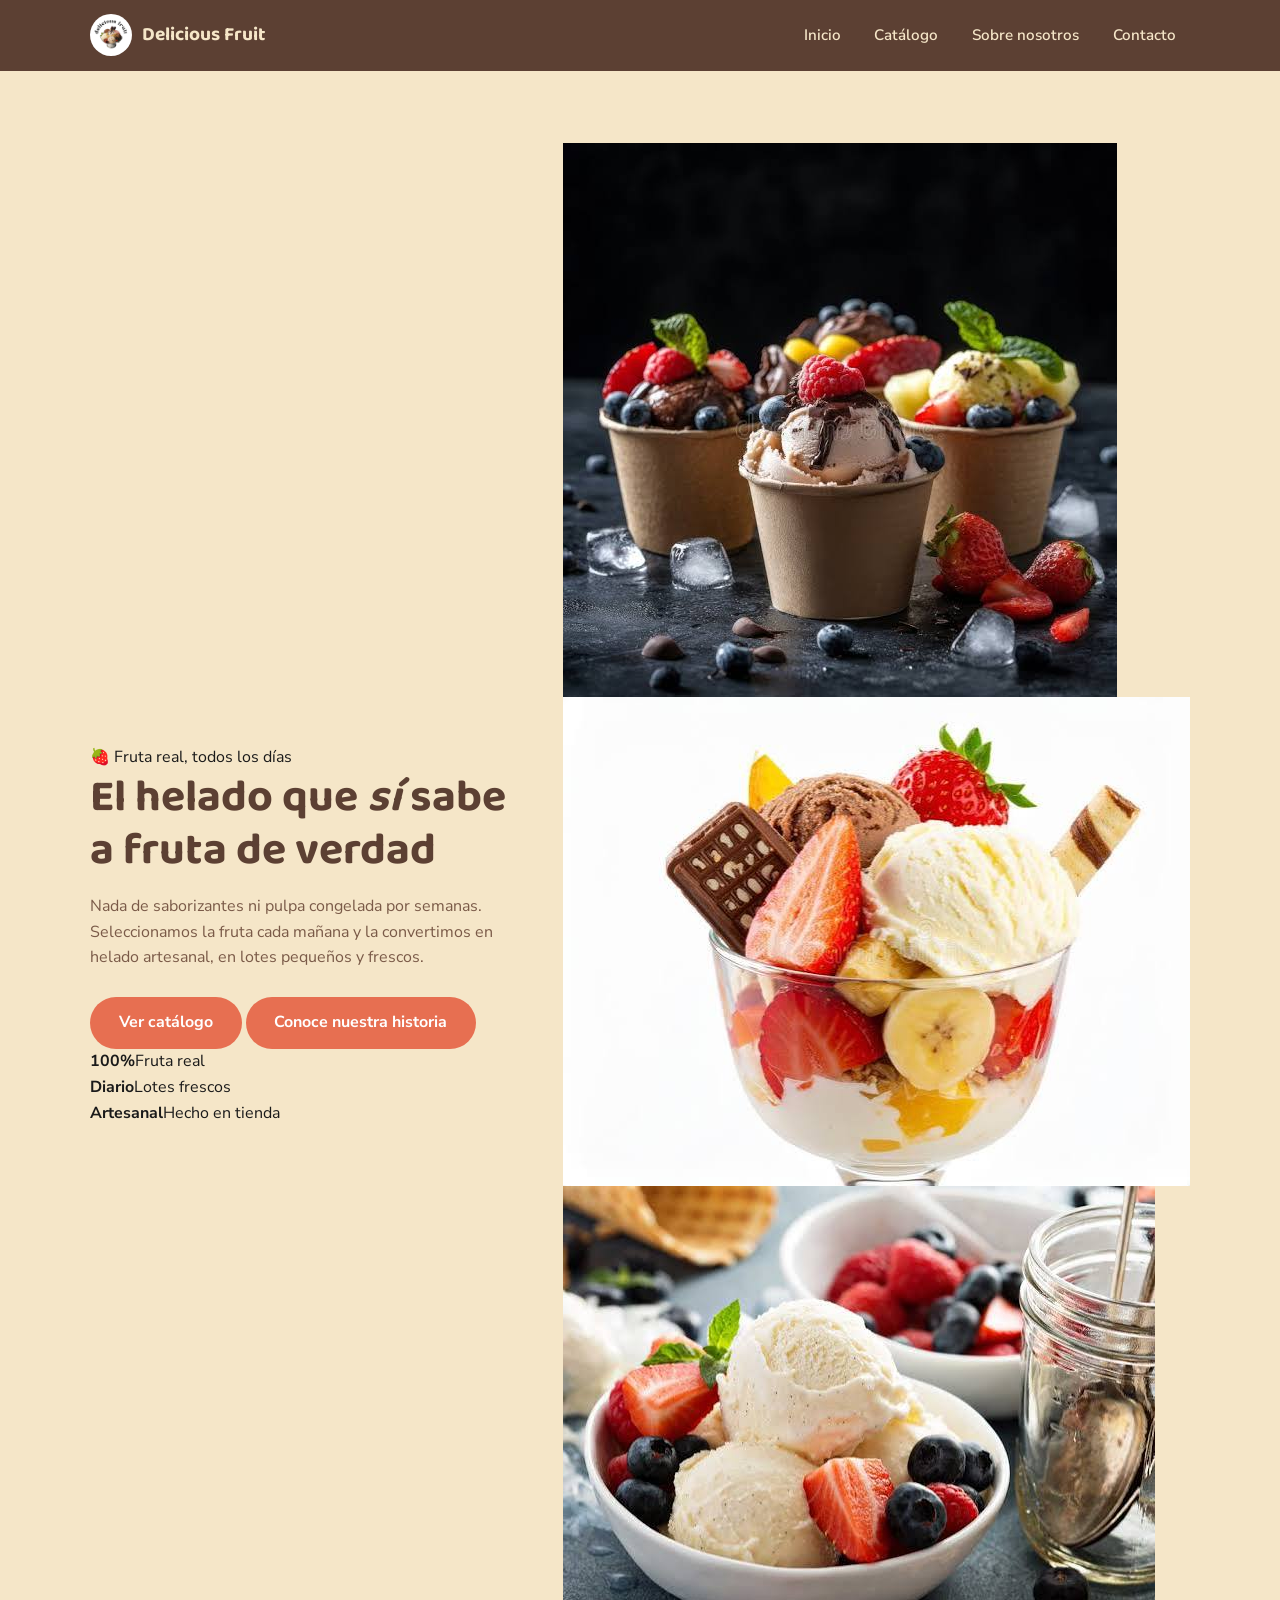
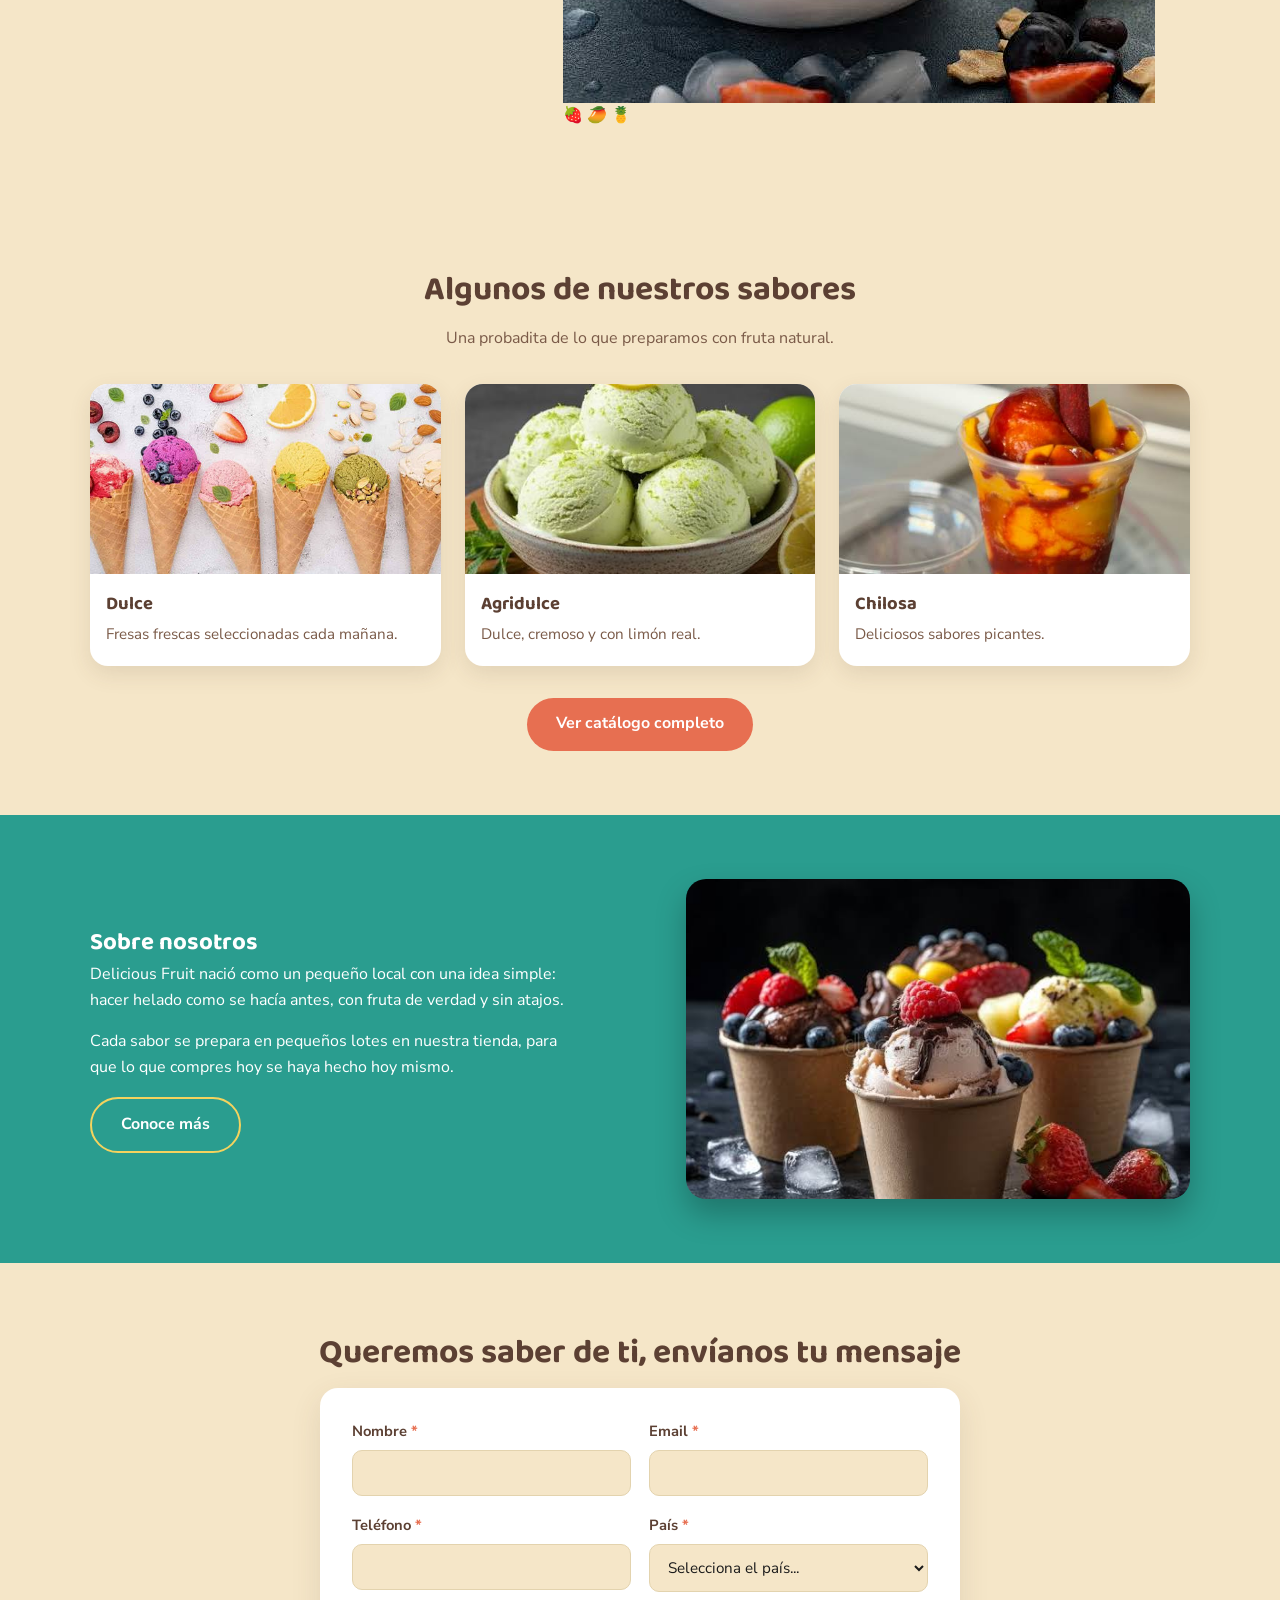
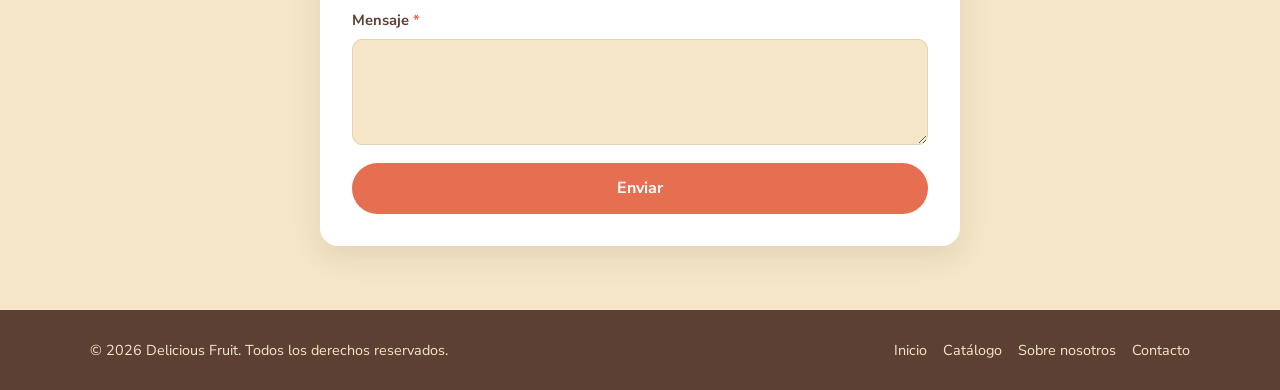
==== commit 786cd16c: "Add files via upload" ====
--- a/index.html
+++ b/index.html
@@ -43,13 +43,29 @@
 
 <section class="hero" id="inicio">
   <div class="contenedor hero-grid">
-    <div>
-      <h1>Helado de fruta real, hecho todos los días</h1>
-      <p>En Delicious Fruit combinamos fruta fresca con recetas artesanales para un helado que sabe como debe saber: al sabor real.</p>
-      <a href="catalogo.html" class="btn btn-primario">Ver catálogo</a>
+    <div class="hero-texto">
+      <span class="hero-badge">🍓 Fruta real, todos los días</span>
+      <h1>El helado que <em>sí</em> sabe a fruta de verdad</h1>
+      <p>Nada de saborizantes ni pulpa congelada por semanas. Seleccionamos la fruta cada mañana y la convertimos en helado artesanal, en lotes pequeños y frescos.</p>
+      <div class="hero-acciones">
+        <a href="catalogo.html" class="btn btn-primario">Ver catálogo</a>
+        <a href="sobreNosotros.html" class="btn btn-outline">Conoce nuestra historia</a>
+      </div>
+      <div class="hero-mini-datos">
+        <div><strong>100%</strong><span>Fruta real</span></div>
+        <div><strong>Diario</strong><span>Lotes frescos</span></div>
+        <div><strong>Artesanal</strong><span>Hecho en tienda</span></div>
+      </div>
     </div>
-    <div class="hero-imagen">
-      <img src="img/logo.jpg" alt="Logotipo Delicious Fruit">
+
+    <div class="hero-visual">
+      <div class="hero-blob-color"></div>
+      <img src="img/heladosreal.jpg" alt="Helado artesanal Delicious Fruit" class="hero-img-principal">
+      <img src="img/fruti.jpg" alt="Helado de fresa" class="hero-img-flotante hero-img-flotante-1">
+      <img src="img/frute.jpg" alt="Helado tropical" class="hero-img-flotante hero-img-flotante-2">
+      <span class="hero-fruta hero-fruta-1" aria-hidden="true">🍓</span>
+      <span class="hero-fruta hero-fruta-2" aria-hidden="true">🥭</span>
+      <span class="hero-fruta hero-fruta-3" aria-hidden="true">🍍</span>
     </div>
   </div>
 </section>
@@ -62,26 +78,26 @@
     <div class="grid-productos">
       <article class="tarjeta-producto">
         <div class="tarjeta-producto-imagen">
-          <img src="img/helado1.jpg" alt="Helado de fresa">
+          <img src="img/helados2.jpg" alt="Helado de fresa">
         </div>
-        <h3>Fresa natural</h3>
+        <h3>Dulce</h3>
         <p>Fresas frescas seleccionadas cada mañana.</p>
       </article>
 
       <article class="tarjeta-producto">
         <div class="tarjeta-producto-imagen">
-          <img src="img/helados2.jpg" alt="Helado de mango">
+          <img src="img/heladoLimon.jpg" alt="Helado de mango">
         </div>
-        <h3>Tropicalees</h3>
-        <p>Dulces, cremosoa y con pulpa real.</p>
+        <h3>Agridulce</h3>
+        <p>Dulce, cremoso y con limón real.</p>
       </article>
 
       <article class="tarjeta-producto">
         <div class="tarjeta-producto-imagen">
-          <img src="img/helados3.jpg" alt="Helado de maracuyá">
+          <img src="img/helado-picante.jpg" alt="Helados picantes">
         </div>
-        <h3>Maracuyá</h3>
-        <p>El equilibrio perfecto entre dulce y ácido.</p>
+        <h3>Chilosa</h3>
+        <p>Deliciosos sabores picantes.</p>
       </article>
     </div>
 
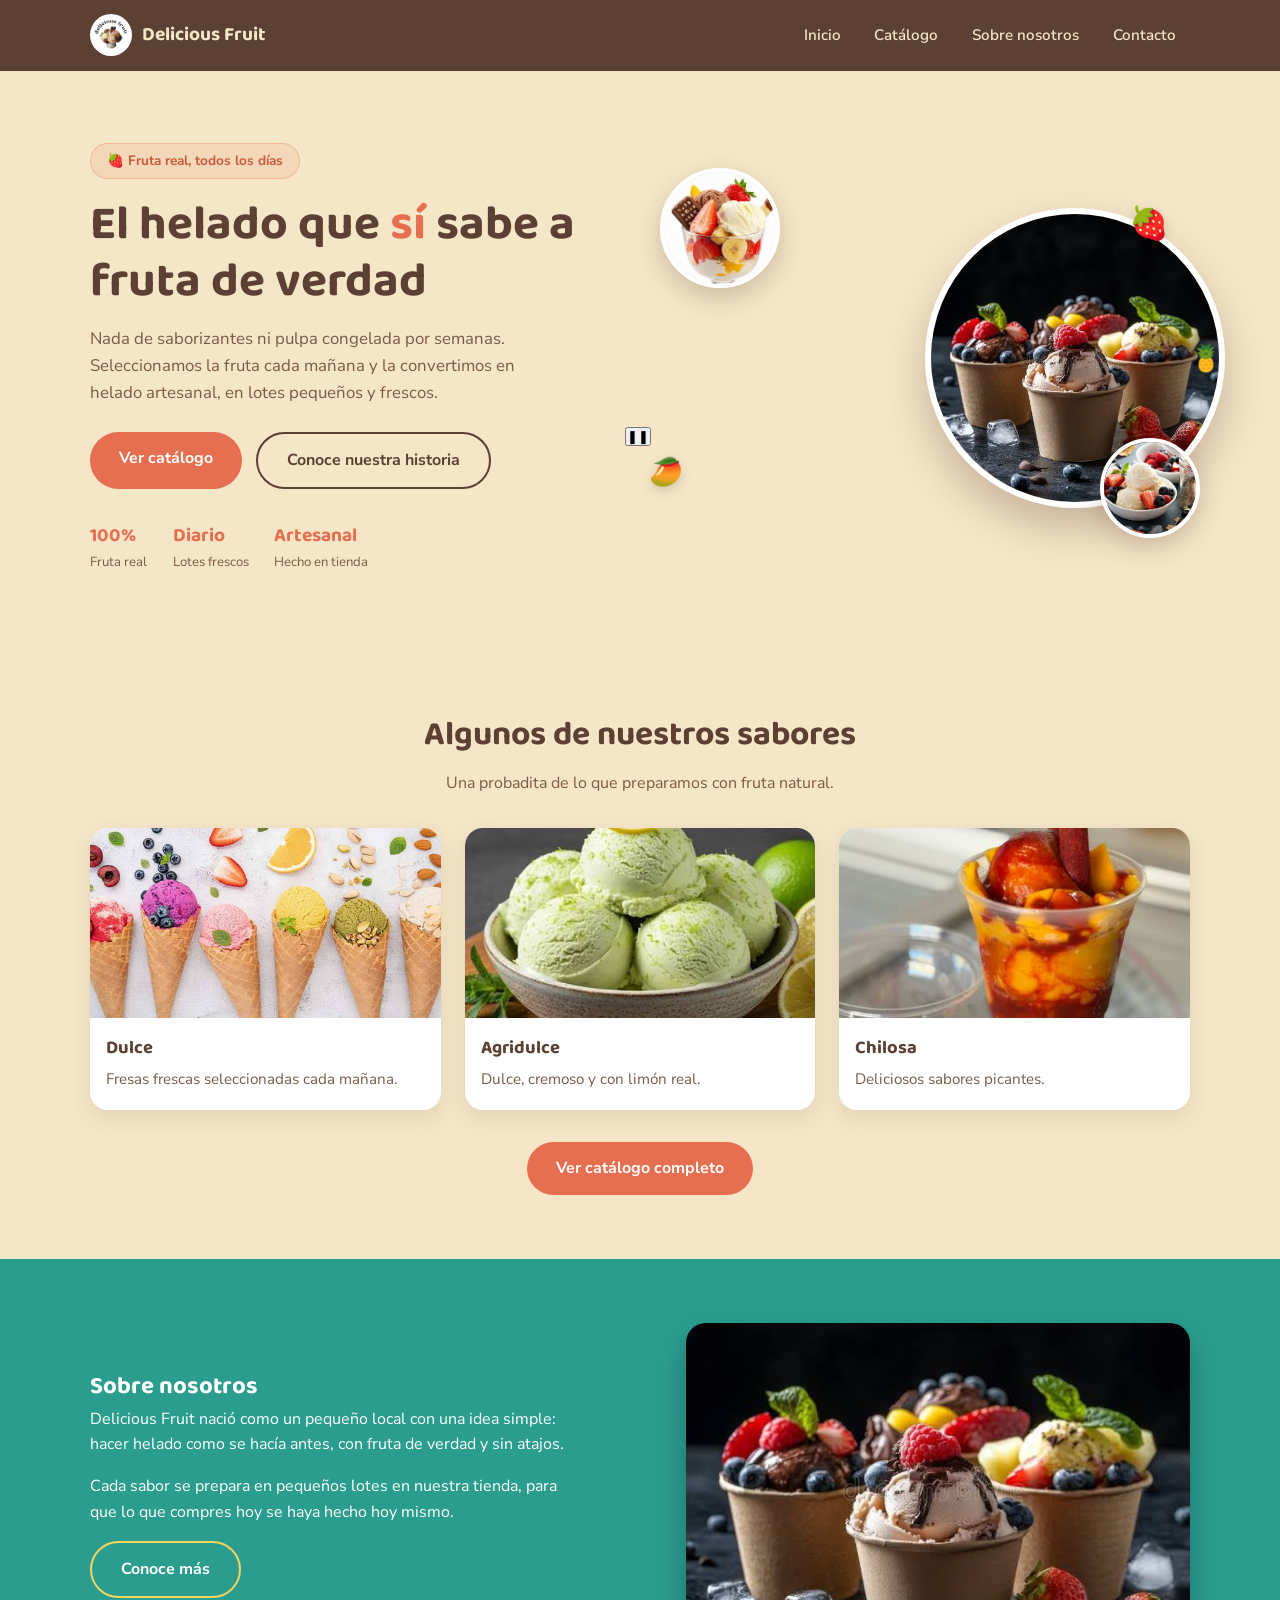
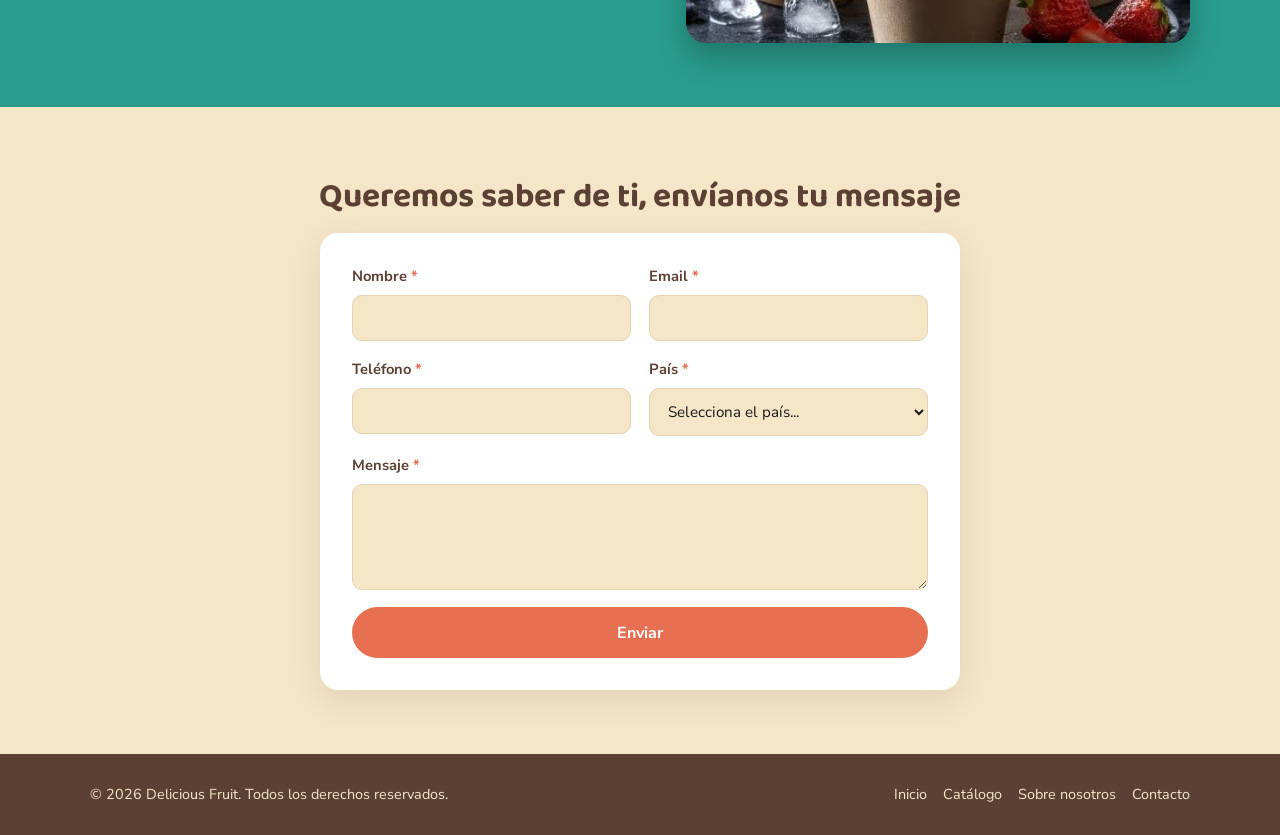
==== commit b6338bf6: "Add files via upload" ====
--- a/index.html
+++ b/index.html
@@ -59,7 +59,13 @@
     </div>
 
     <div class="hero-visual">
-      <div class="hero-blob-color"></div>
+      <div class="hero-video-marco">
+        <video class="hero-video" id="hero-video" autoplay muted loop playsinline preload="auto" poster="carpVideo/hero-poster.jpg" aria-hidden="true">
+          <source src="carpVideo/hero.mp4" type="video/mp4">
+          <source src="carpVideo/hero.webm" type="video/webm">
+        </video>
+        <button type="button" class="hero-video-btn" id="hero-video-btn" aria-label="Pausar video">❚❚</button>
+      </div>
       <img src="img/heladosreal.jpg" alt="Helado artesanal Delicious Fruit" class="hero-img-principal">
       <img src="img/fruti.jpg" alt="Helado de fresa" class="hero-img-flotante hero-img-flotante-1">
       <img src="img/frute.jpg" alt="Helado tropical" class="hero-img-flotante hero-img-flotante-2">
@@ -176,5 +182,33 @@
   </div>
 </footer>
 
+<script>
+  // Reproducción del video del hero (a prueba de bloqueos de autoplay)
+  (() => {
+    const v = document.getElementById('hero-video');
+    const btn = document.getElementById('hero-video-btn');
+    if (!v) return;
+    let pausaManual = false;
+    v.muted = true;                       // el autoplay solo está permitido si está silenciado
+    const reproducir = () => { const p = v.play(); if (p && p.catch) p.catch(() => {}); };
+
+    reproducir();
+    v.addEventListener('loadeddata', reproducir);
+    // Si el navegador bloqueó el autoplay, el primer gesto del usuario lo inicia
+    ['click', 'touchstart', 'keydown', 'scroll', 'mousemove'].forEach(ev =>
+      window.addEventListener(ev, () => { if (v.paused && !pausaManual) reproducir(); }, { once: true, passive: true }));
+
+    v.addEventListener('playing', () => { btn.textContent = '❚❚'; btn.setAttribute('aria-label', 'Pausar video'); });
+    v.addEventListener('pause',   () => { btn.textContent = '▶';  btn.setAttribute('aria-label', 'Reproducir video'); });
+    btn.addEventListener('click', () => {
+      if (v.paused) { pausaManual = false; reproducir(); } else { pausaManual = true; v.pause(); }
+    });
+
+    // Aviso claro en la consola si ninguna fuente carga
+    const fuentes = v.querySelectorAll('source');
+    fuentes[fuentes.length - 1].addEventListener('error', () =>
+      console.error('[Delicious Fruit] No se pudo cargar el video. Verifica que exista carpVideo/hero.mp4 al lado de index.html.'));
+  })();
+</script>
 </body>
 </html>
--- a/css/style.css
+++ b/css/style.css
@@ -68,35 +68,108 @@
 @media (min-width: 780px) { .nav-mobile { display: none; } }
 
 /* --- Hero --- */
-.hero { padding: clamp(2.5rem, 7vw, 4.5rem) 0; }
-.hero-grid { display: flex; flex-wrap: wrap; gap: 2rem; align-items: center; }
-.hero-grid > div:first-child { flex: 1 1 320px; }
-.hero-imagen {
-  flex: 1 1 280px;
-  overflow: hidden;
+.hero { padding: clamp(2.5rem, 7vw, 4.5rem) 0; overflow: hidden; }
+.hero-grid { display: flex; flex-wrap: wrap; gap: 2.5rem; align-items: center; }
+.hero-texto { flex: 1 1 360px; }
+
+.hero-badge {
+  display: inline-block;
+  background: rgba(231,111,81,0.12);
+  color: var(--coral-oscuro);
+  border: 1px solid rgba(231,111,81,0.3);
+  padding: 0.4rem 1rem;
+  border-radius: 20px;
+  font-weight: 700;
+  font-size: 0.85rem;
+  margin-bottom: 1.1rem;
+}
+
+.hero h1 { font-size: clamp(2rem, 4.2vw, 3rem); line-height: 1.18; margin-bottom: 1rem; }
+.hero h1 em { font-style: normal; color: var(--coral); }
+.hero p { max-width: 480px; margin-bottom: 1.6rem; color: var(--cafe-suave); font-size: 1.05rem; }
+
+.hero-acciones { display: flex; flex-wrap: wrap; gap: 0.9rem; margin-bottom: 2rem; }
+
+.hero-mini-datos { display: flex; gap: 1.6rem; flex-wrap: wrap; }
+.hero-mini-datos div { display: flex; flex-direction: column; }
+.hero-mini-datos strong { font-family: 'Baloo 2', sans-serif; color: var(--coral); font-size: 1.2rem; }
+.hero-mini-datos span { font-size: 0.82rem; color: var(--cafe-suave); }
+
+/* Composición visual del hero: imagen principal + flotantes + fruta decorativa */
+.hero-visual {
+  flex: 1 1 360px;
+  position: relative;
+  min-height: 380px;
+  display: flex;
+  align-items: center;
+  justify-content: center;
+}
+
+.hero-blob-color {
+  position: absolute;
+  width: 340px;
+  height: 340px;
+  background: radial-gradient(circle, var(--amarillo) 0%, var(--coral) 70%, transparent 72%);
+  opacity: 0.35;
   border-radius: 50%;
-  max-width: 380px;
-  margin: 0 auto;
+  filter: blur(14px);
+  animation: flotar 6s ease-in-out infinite;
+}
+
+.hero-img-principal {
+  width: 300px;
+  height: 300px;
+  border-radius: 50%;
+  object-fit: cover;
+  box-shadow: 0 20px 40px rgba(92,64,51,0.3);
+  border: 6px solid var(--blanco);
+  animation: flotar 5s ease-in-out infinite;
+  transition: transform 0.4s ease;
+  position: relative;
+}
+.hero-visual:hover .hero-img-principal { transform: scale(1.04); }
+
+.hero-img-flotante {
+  position: absolute;
+  border-radius: 50%;
+  object-fit: cover;
+  border: 4px solid var(--blanco);
+  box-shadow: 0 10px 25px rgba(92,64,51,0.25);
+  transition: transform 0.4s ease;
+}
+.hero-img-flotante-1 {
+  width: 120px;
+  height: 120px;
+  top: 0;
+  left: 0;
+  animation: flotar 4.5s ease-in-out infinite 0.4s;
+}
+.hero-img-flotante-2 {
+  width: 100px;
+  height: 100px;
+  bottom: 10px;
+  right: -10px;
+  animation: flotar 5.5s ease-in-out infinite 0.8s;
+}
+.hero-visual:hover .hero-img-flotante-1 { transform: scale(1.1) rotate(-4deg); }
+.hero-visual:hover .hero-img-flotante-2 { transform: scale(1.1) rotate(4deg); }
+
+.hero-fruta {
+  position: absolute;
+  font-size: 2rem;
   animation: flotar 4s ease-in-out infinite;
-}
-.hero-imagen:hover { animation-play-state: paused; }
-.hero-imagen img {
-  border-radius: 50%;
-  aspect-ratio: 1 / 1;
-  object-fit: cover;
-  max-width: 380px;
-  margin: 0 auto;
-  box-shadow: 0 20px 35px rgba(92,64,51,0.25);
-  transition: transform 0.4s ease, box-shadow 0.4s ease;
-  cursor: pointer;
-}
-.hero-imagen:hover img {
-  transform: translateY(-8px) scale(1.06) rotate(2deg);
-  box-shadow: 0 25px 40px rgba(92, 64, 51, 0.35);
-}
-
-.hero h1 { font-size: clamp(1.9rem, 4vw, 2.8rem); line-height: 1.2; margin-bottom: 1rem; }
-.hero p { max-width: 480px; margin-bottom: 1.6rem; color: var(--cafe-suave); }
+  filter: drop-shadow(0 4px 6px rgba(0,0,0,0.15));
+}
+.hero-fruta-1 { top: 8%; right: 4%; animation-delay: 0.2s; }
+.hero-fruta-2 { bottom: 14%; left: -2%; font-size: 1.7rem; animation-delay: 1s; }
+.hero-fruta-3 { top: 45%; right: -6%; font-size: 1.6rem; animation-delay: 1.6s; }
+
+@media (max-width: 600px) {
+  .hero-img-flotante-2, .hero-fruta-3 { display: none; }
+  .hero-img-principal { width: 230px; height: 230px; }
+  .hero-blob-color { width: 250px; height: 250px; }
+  .hero-img-flotante-1 { width: 90px; height: 90px; }
+}
 
 .btn {
   display: inline-block;
@@ -115,6 +188,12 @@
   color: var(--blanco);
 }
 .btn-secundario:hover { background: var(--amarillo); color: var(--cafe); }
+.btn-outline {
+  background: transparent;
+  border: 2px solid var(--cafe);
+  color: var(--cafe);
+}
+.btn-outline:hover { background: var(--cafe); color: var(--crema); transform: translateY(-2px); }
 .btn-catalogo-completo { margin-top: 2rem; }
 
 /* --- Secciones generales --- */
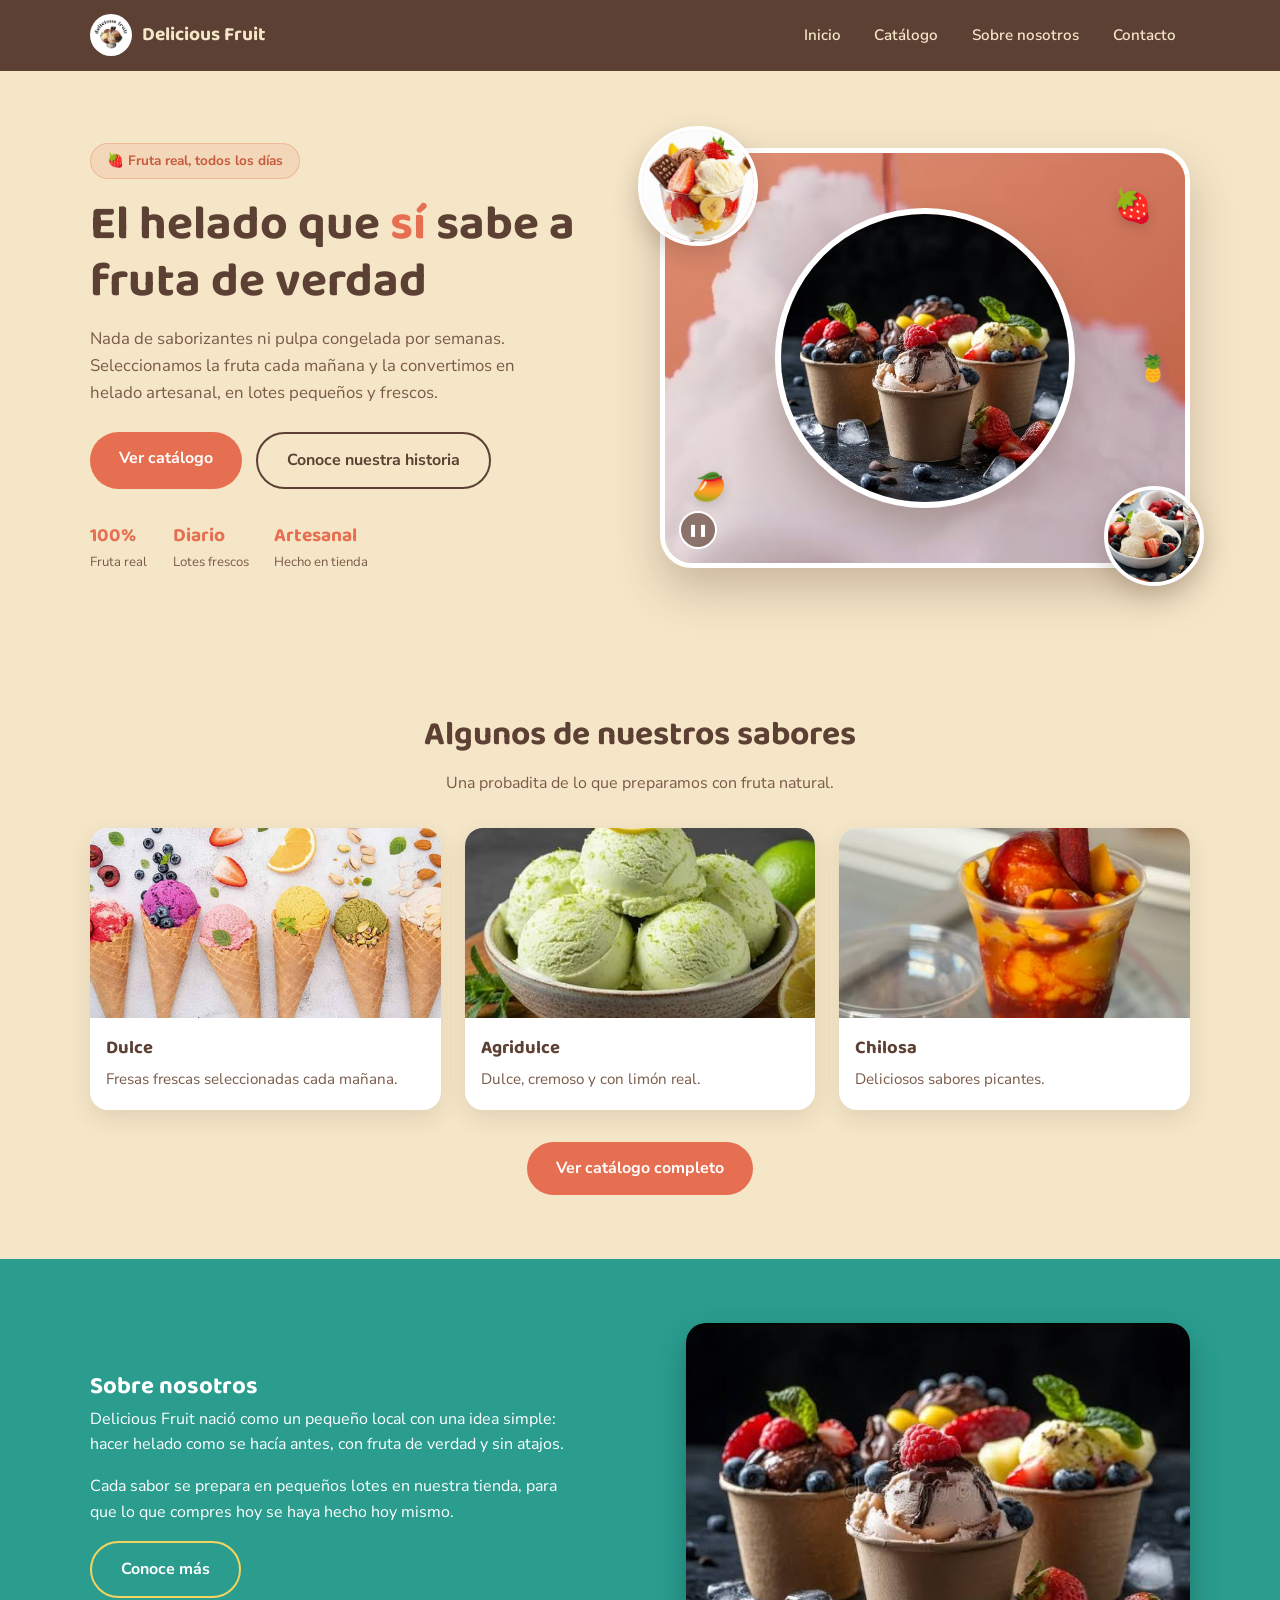
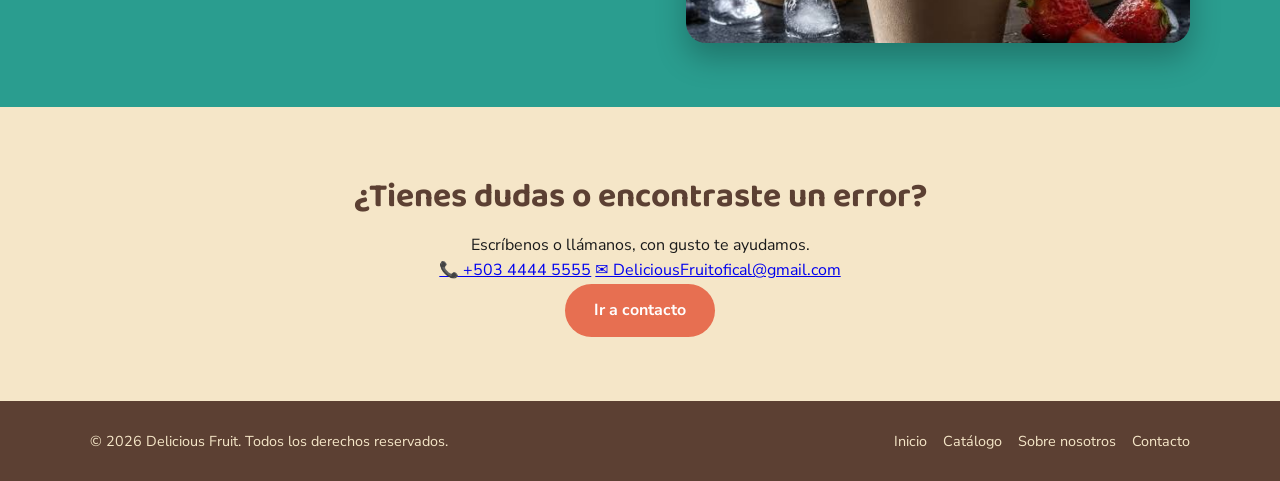
==== commit 219010b6: "Add files via upload" ====
--- a/index.html
+++ b/index.html
@@ -25,18 +25,20 @@
       <span></span><span></span><span></span>
     </label>
 
-    <nav class="nav-mobile">
-      <a href="#inicio">Inicio</a>
-      <a href="catalogo.html">Catálogo</a>
-      <a href="sobreNosotros.html">Sobre nosotros</a>
-      <a href="#contacto">Contacto</a>
+    <label for="toggle-menu" class="menu-overlay"></label>
+    <nav class="nav-mobile" aria-label="Menú principal">
+      <div class="menu-cab"><span>Menú</span><label for="toggle-menu" class="menu-cerrar" aria-label="Cerrar menú">&times;</label></div>
+      <a href="#inicio" class="activo">🏠 Inicio</a>
+      <a href="catalogo.html">🍨 Catálogo</a>
+      <a href="sobreNosotros.html">💛 Sobre nosotros</a>
+      <a href="contacto.html">📞 Contacto</a>
     </nav>
 
     <nav class="nav">
       <a href="#inicio">Inicio</a>
       <a href="catalogo.html">Catálogo</a>
       <a href="sobreNosotros.html">Sobre nosotros</a>
-      <a href="#contacto">Contacto</a>
+      <a href="contacto.html">Contacto</a>
     </nav>
   </div>
 </header>
@@ -125,48 +127,15 @@
   </div>
 </section>
 
-<section class="seccion" id="contacto">
+<section class="seccion contacto-cta" id="contacto">
   <div class="contenedor">
-    <h2>Queremos saber de ti, envíanos tu mensaje</h2>
-
-    <form class="form" action="#" method="post">
-      <div class="fila-campos">
-        <div class="campo">
-          <label for="nombre">Nombre <span class="req">*</span></label>
-          <input type="text" id="nombre" name="nombre" required>
-        </div>
-        <div class="campo">
-          <label for="correo">Email <span class="req">*</span></label>
-          <input type="email" id="correo" name="correo" required>
-        </div>
-      </div>
-
-      <div class="fila-campos">
-        <div class="campo">
-          <label for="telefono">Teléfono <span class="req">*</span></label>
-          <input type="tel" id="telefono" name="telefono" required>
-        </div>
-        <div class="campo">
-          <label for="pais">País <span class="req">*</span></label>
-          <select id="pais" name="pais" required>
-            <option value="">Selecciona el país...</option>
-            <option value="SV">El Salvador</option>
-            <option value="GT">Guatemala</option>
-            <option value="HN">Honduras</option>
-            <option value="NI">Nicaragua</option>
-            <option value="CR">Costa Rica</option>
-            <option value="otro">Otro</option>
-          </select>
-        </div>
-      </div>
-
-      <div class="campo">
-        <label for="mensaje">Mensaje <span class="req">*</span></label>
-        <textarea id="mensaje" name="mensaje" rows="4" required></textarea>
-      </div>
-
-      <button type="submit" class="btn-form">Enviar</button>
-    </form>
+    <h2>¿Tienes dudas o encontraste un error?</h2>
+    <p>Escríbenos o llámanos, con gusto te ayudamos.</p>
+    <div class="cta-datos">
+      <a class="cta-dato" href="tel:+50344445555">📞 +503 4444 5555</a>
+      <a class="cta-dato" href="mailto:DeliciousFruitofical@gmail.com">✉️ DeliciousFruitofical@gmail.com</a>
+    </div>
+    <a href="contacto.html" class="btn btn-claro">Ir a contacto</a>
   </div>
 </section>
 
@@ -177,7 +146,7 @@
       <a href="#inicio">Inicio</a>
       <a href="catalogo.html">Catálogo</a>
       <a href="sobreNosotros.html">Sobre nosotros</a>
-      <a href="#contacto">Contacto</a>
+      <a href="contacto.html">Contacto</a>
     </nav>
   </div>
 </footer>
@@ -210,5 +179,13 @@
       console.error('[Delicious Fruit] No se pudo cargar el video. Verifica que exista carpVideo/hero.mp4 al lado de index.html.'));
   })();
 </script>
+<script>
+  // Menú móvil: se cierra al elegir un enlace o con Esc
+  (() => {
+    const chk = document.getElementById('toggle-menu');
+    document.querySelectorAll('.nav-mobile a').forEach(a => a.addEventListener('click', () => chk.checked = false));
+    document.addEventListener('keydown', e => { if (e.key === 'Escape') chk.checked = false; });
+  })();
+</script>
 </body>
 </html>
--- a/css/style.css
+++ b/css/style.css
@@ -95,25 +95,44 @@
 .hero-mini-datos strong { font-family: 'Baloo 2', sans-serif; color: var(--coral); font-size: 1.2rem; }
 .hero-mini-datos span { font-size: 0.82rem; color: var(--cafe-suave); }
 
-/* Composición visual del hero: imagen principal + flotantes + fruta decorativa */
+/* Botón pausa/reproducir del video */
+.hero-video-btn {
+  position: absolute; left: 14px; bottom: 14px; z-index: 3;
+  width: 38px; height: 38px; border-radius: 50%;
+  border: 2px solid var(--blanco);
+  background: rgba(92,64,51,0.65); color: var(--blanco);
+  font-size: 0.75rem; line-height: 1; cursor: pointer;
+  -webkit-backdrop-filter: blur(4px); backdrop-filter: blur(4px);
+  transition: transform 0.2s, background 0.2s;
+}
+.hero-video-btn:hover { background: var(--coral); transform: scale(1.1); }
+
+/* Composición visual: video dentro de un marco + imagen principal + flotantes + fruta */
+.hero-video-marco {
+  position: absolute; inset: 0;
+  border-radius: 32px;
+  overflow: hidden;
+  background: var(--amarillo);
+  box-shadow: 0 22px 45px rgba(92,64,51,0.28);
+  border: 5px solid var(--blanco);
+}
+.hero-video-marco::after { /* velo suave para que las imágenes resalten */
+  content: ""; position: absolute; inset: 0;
+  background: linear-gradient(135deg, rgba(245,230,200,0.25), rgba(92,64,51,0.12));
+  pointer-events: none;
+}
+.hero-video {
+  width: 100%; height: 100%;
+  object-fit: cover;
+  transform: scale(1.08); /* oculta los bordes redondeados del video */
+}
 .hero-visual {
   flex: 1 1 360px;
   position: relative;
-  min-height: 380px;
+  min-height: 420px;
   display: flex;
   align-items: center;
   justify-content: center;
-}
-
-.hero-blob-color {
-  position: absolute;
-  width: 340px;
-  height: 340px;
-  background: radial-gradient(circle, var(--amarillo) 0%, var(--coral) 70%, transparent 72%);
-  opacity: 0.35;
-  border-radius: 50%;
-  filter: blur(14px);
-  animation: flotar 6s ease-in-out infinite;
 }
 
 .hero-img-principal {
@@ -137,20 +156,8 @@
   box-shadow: 0 10px 25px rgba(92,64,51,0.25);
   transition: transform 0.4s ease;
 }
-.hero-img-flotante-1 {
-  width: 120px;
-  height: 120px;
-  top: 0;
-  left: 0;
-  animation: flotar 4.5s ease-in-out infinite 0.4s;
-}
-.hero-img-flotante-2 {
-  width: 100px;
-  height: 100px;
-  bottom: 10px;
-  right: -10px;
-  animation: flotar 5.5s ease-in-out infinite 0.8s;
-}
+.hero-img-flotante-1 { width: 120px; height: 120px; top: -22px; left: -22px; animation: flotar 4.5s ease-in-out infinite 0.4s; }
+.hero-img-flotante-2 { width: 100px; height: 100px; bottom: -18px; right: -14px; animation: flotar 5.5s ease-in-out infinite 0.8s; }
 .hero-visual:hover .hero-img-flotante-1 { transform: scale(1.1) rotate(-4deg); }
 .hero-visual:hover .hero-img-flotante-2 { transform: scale(1.1) rotate(4deg); }
 
@@ -160,14 +167,15 @@
   animation: flotar 4s ease-in-out infinite;
   filter: drop-shadow(0 4px 6px rgba(0,0,0,0.15));
 }
-.hero-fruta-1 { top: 8%; right: 4%; animation-delay: 0.2s; }
-.hero-fruta-2 { bottom: 14%; left: -2%; font-size: 1.7rem; animation-delay: 1s; }
-.hero-fruta-3 { top: 45%; right: -6%; font-size: 1.6rem; animation-delay: 1.6s; }
+.hero-fruta-1 { top: 8%; right: 7%; animation-delay: 0.2s; }
+.hero-fruta-2 { bottom: 14%; left: 6%; font-size: 1.7rem; animation-delay: 1s; }
+.hero-fruta-3 { top: 48%; right: 4%; font-size: 1.6rem; animation-delay: 1.6s; }
+
 
 @media (max-width: 600px) {
   .hero-img-flotante-2, .hero-fruta-3 { display: none; }
   .hero-img-principal { width: 230px; height: 230px; }
-  .hero-blob-color { width: 250px; height: 250px; }
+  .hero-visual { min-height: 340px; }
   .hero-img-flotante-1 { width: 90px; height: 90px; }
 }
 
@@ -182,17 +190,9 @@
   transition: background 0.2s, transform 0.2s;
 }
 .btn:hover { background: var(--coral-oscuro); transform: translateY(-2px); }
-.btn-secundario {
-  background: transparent;
-  border: 2px solid var(--amarillo);
-  color: var(--blanco);
-}
+.btn-secundario { background: transparent; border: 2px solid var(--amarillo); color: var(--blanco); }
 .btn-secundario:hover { background: var(--amarillo); color: var(--cafe); }
-.btn-outline {
-  background: transparent;
-  border: 2px solid var(--cafe);
-  color: var(--cafe);
-}
+.btn-outline { background: transparent; border: 2px solid var(--cafe); color: var(--cafe); }
 .btn-outline:hover { background: var(--cafe); color: var(--crema); transform: translateY(-2px); }
 .btn-catalogo-completo { margin-top: 2rem; }
 
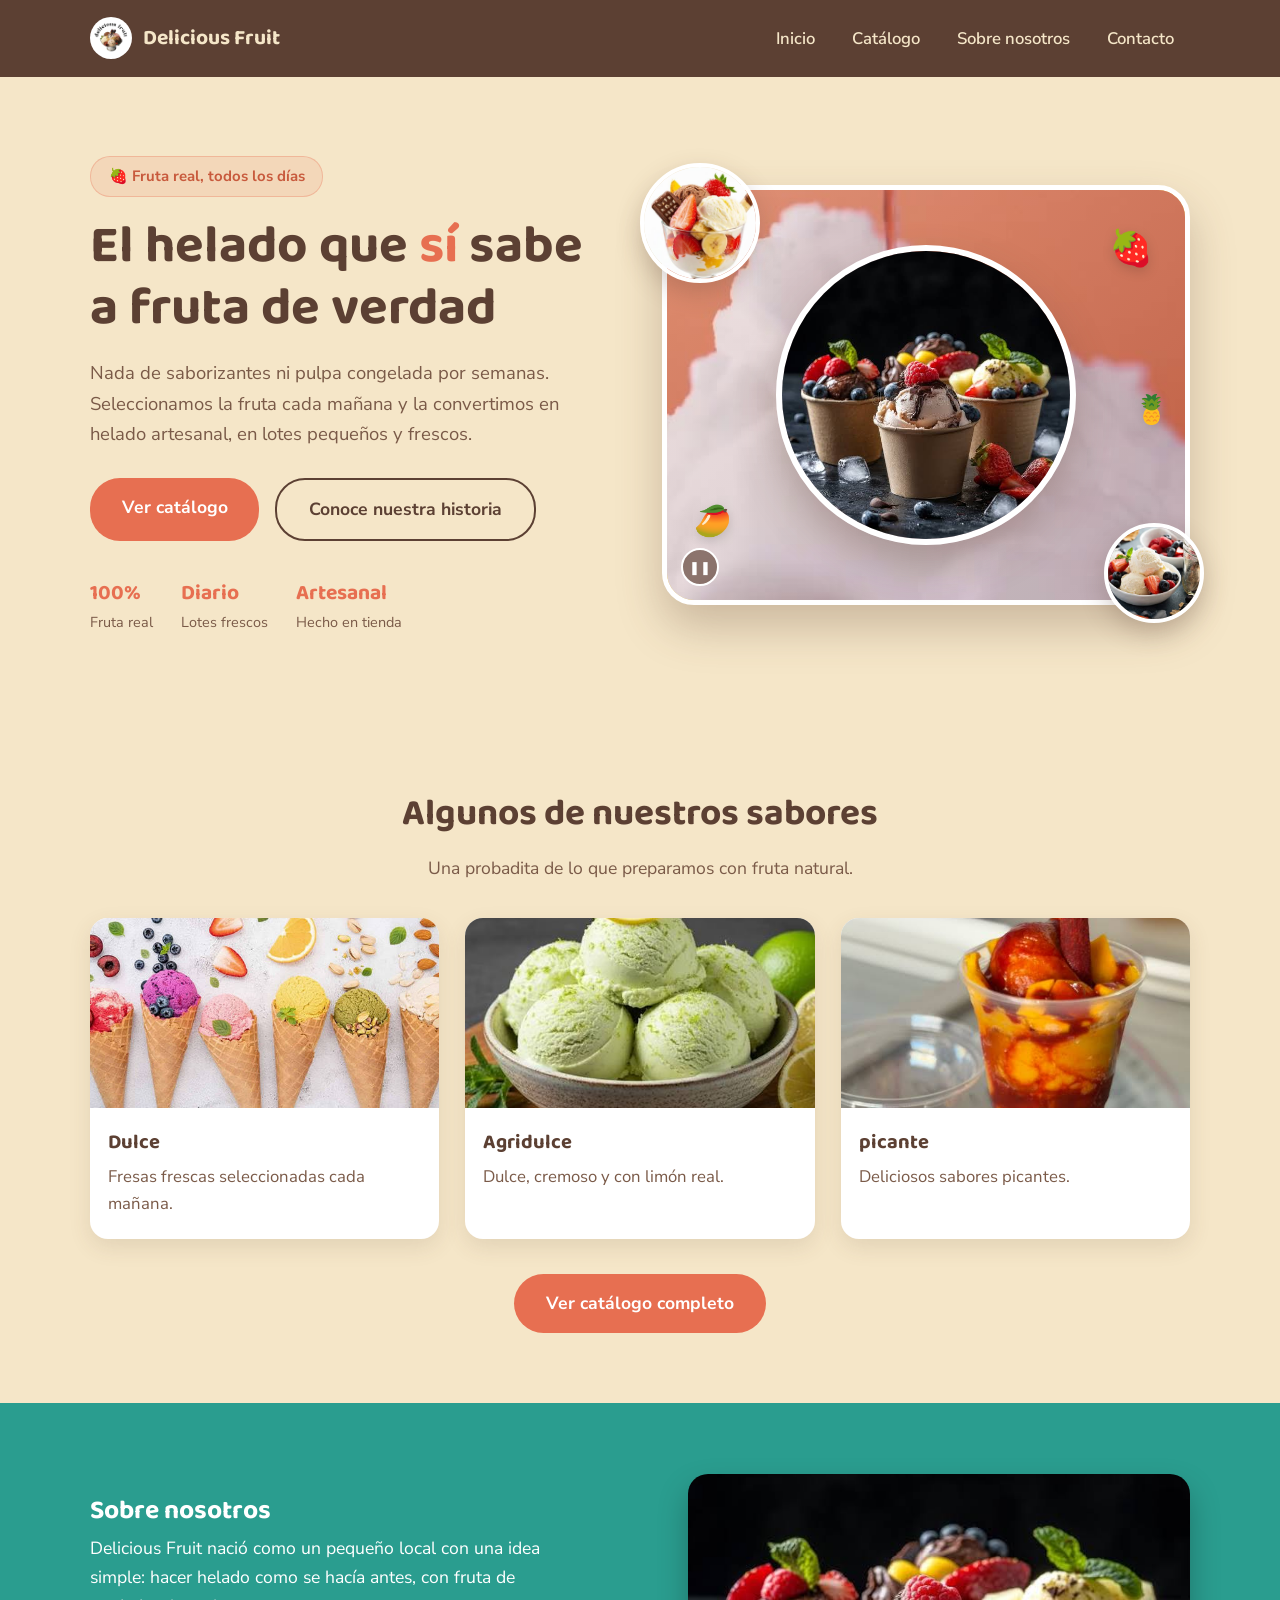
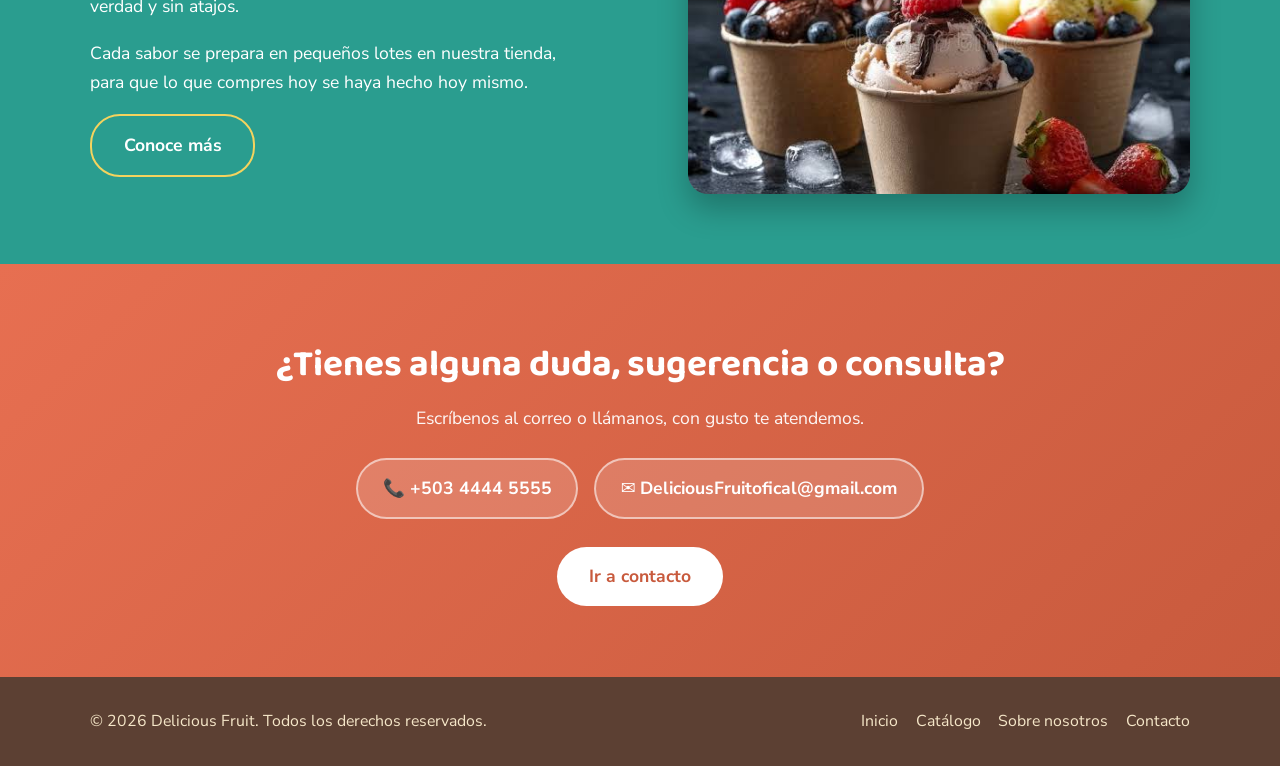
==== commit 1da032b0: "Add files via upload" ====
--- a/index.html
+++ b/index.html
@@ -104,7 +104,7 @@
         <div class="tarjeta-producto-imagen">
           <img src="img/helado-picante.jpg" alt="Helados picantes">
         </div>
-        <h3>Chilosa</h3>
+        <h3>picante</h3>
         <p>Deliciosos sabores picantes.</p>
       </article>
     </div>
@@ -129,11 +129,11 @@
 
 <section class="seccion contacto-cta" id="contacto">
   <div class="contenedor">
-    <h2>¿Tienes dudas o encontraste un error?</h2>
-    <p>Escríbenos o llámanos, con gusto te ayudamos.</p>
+    <h2>¿Tienes alguna duda, sugerencia o consulta?</h2>
+    <p>Escríbenos al correo o llámanos, con gusto te atendemos.</p>
     <div class="cta-datos">
       <a class="cta-dato" href="tel:+50344445555">📞 +503 4444 5555</a>
-      <a class="cta-dato" href="mailto:DeliciousFruitofical@gmail.com">✉️ DeliciousFruitofical@gmail.com</a>
+      <a class="cta-dato" href="mailto:DeliciousFruitofical@gmail.com">✉️ DeliciousFruitofical<wbr>@gmail.com</a>
     </div>
     <a href="contacto.html" class="btn btn-claro">Ir a contacto</a>
   </div>
--- a/css/style.css
+++ b/css/style.css
@@ -294,238 +294,6 @@
 }
 .btn-form:hover { background: var(--coral-oscuro); }
 
-/* --- Catálogo (barra lateral + cuadrícula, como la referencia) --- */
-.seccion-catalogo { padding: clamp(2rem, 5vw, 3rem) 0 clamp(3rem, 6vw, 4rem); }
-
-.filtro-input { position: absolute; opacity: 0; width: 0; height: 0; pointer-events: none; }
-
-.catalogo-layout {
-  display: grid;
-  grid-template-columns: 270px 1fr;
-  grid-template-areas: "panel barra" "panel grid";
-  column-gap: 1.5rem;
-  row-gap: 0.9rem;
-  align-items: start;
-}
-
-/* Barra superior: "Mostrando N productos" */
-.barra-resultados {
-  grid-area: barra;
-  font-size: 0.9rem;
-  color: var(--cafe-suave);
-  padding-bottom: 0.7rem;
-  border-bottom: 1px solid rgba(92,64,51,0.18);
-}
-.barra-resultados strong { color: var(--cafe); }
-
-/* Panel de filtros */
-.panel-filtros {
-  grid-area: panel;
-  align-self: start;
-  position: sticky;
-  top: 86px;
-  background: var(--blanco);
-  border: 1px solid #e4d6b4;
-  border-radius: 6px;
-  overflow: hidden;
-  box-shadow: 0 6px 18px rgba(92,64,51,0.08);
-}
-.filtros-cabecera {
-  padding: 0.85rem 1.1rem;
-  font-family: 'Baloo 2', sans-serif;
-  font-weight: 700;
-  color: var(--cafe);
-  border-bottom: 1px solid #e4d6b4;
-  background: linear-gradient(180deg, #fff, #fffaf0);
-}
-.filtros-grupo { border-bottom: 1px solid #e4d6b4; }
-.filtros-grupo:last-child { border-bottom: none; }
-
-.filtros-grupo > summary {
-  list-style: none;
-  display: flex; align-items: center; justify-content: space-between;
-  padding: 0.9rem 1.1rem;
-  font-size: 0.74rem; font-weight: 700; letter-spacing: 0.04em;
-  text-transform: uppercase;
-  color: var(--cafe);
-  cursor: pointer;
-  user-select: none;
-  transition: background 0.2s;
-}
-.filtros-grupo > summary::-webkit-details-marker { display: none; }
-.filtros-grupo > summary:hover { background: #fff7e4; }
-.filtros-grupo > summary::after {
-  content: ""; width: 8px; height: 8px;
-  border-right: 2px solid var(--teal); border-bottom: 2px solid var(--teal);
-  transform: rotate(-135deg) translate(-2px, -2px);
-  transition: transform 0.3s ease;
-}
-.filtros-grupo:not([open]) > summary::after { transform: rotate(45deg); }
-
-/* Lista de opciones con la barra de acento a la derecha */
-.filtros-lista {
-  display: flex; flex-direction: column; gap: 0.15rem;
-  margin: 0 0.9rem 1rem 1.1rem;
-  padding-right: 0.7rem;
-  border-right: 3px solid var(--teal);
-  max-height: 210px; overflow-y: auto;
-}
-.opcion {
-  display: flex; align-items: center; gap: 0.65rem;
-  padding: 0.45rem 0.4rem;
-  border-radius: 6px;
-  font-size: 0.86rem; color: var(--texto);
-  cursor: pointer;
-  transition: background 0.2s, transform 0.2s, color 0.2s;
-}
-.opcion::before {
-  content: ""; flex: 0 0 16px; height: 16px;
-  border: 1.5px solid #9d8b78; border-radius: 3px; background: var(--blanco);
-  transition: background 0.2s, border-color 0.2s, box-shadow 0.2s;
-}
-.opcion:hover { background: #fff3d6; transform: translateX(4px); color: var(--cafe); }
-.opcion:hover::before { border-color: var(--coral); }
-.opcion .cuenta { color: var(--cafe-suave); font-size: 0.8rem; margin-left: auto; }
-
-/* Estado activo */
-#filtro-todos:checked ~ .panel-filtros [for="filtro-todos"],
-#filtro-paletas:checked ~ .panel-filtros [for="filtro-paletas"],
-#filtro-para-llevar:checked ~ .panel-filtros [for="filtro-para-llevar"],
-#sabor-todas:checked ~ .panel-filtros [for="sabor-todas"],
-#sabor-dulces:checked ~ .panel-filtros [for="sabor-dulces"],
-#sabor-acidas:checked ~ .panel-filtros [for="sabor-acidas"],
-#sabor-chilosas:checked ~ .panel-filtros [for="sabor-chilosas"],
-#sabor-agridulces:checked ~ .panel-filtros [for="sabor-agridulces"] {
-  font-weight: 700; color: var(--cafe); background: rgba(42,157,143,0.10);
-}
-#filtro-todos:checked ~ .panel-filtros [for="filtro-todos"]::before,
-#filtro-paletas:checked ~ .panel-filtros [for="filtro-paletas"]::before,
-#filtro-para-llevar:checked ~ .panel-filtros [for="filtro-para-llevar"]::before,
-#sabor-todas:checked ~ .panel-filtros [for="sabor-todas"]::before,
-#sabor-dulces:checked ~ .panel-filtros [for="sabor-dulces"]::before,
-#sabor-acidas:checked ~ .panel-filtros [for="sabor-acidas"]::before,
-#sabor-chilosas:checked ~ .panel-filtros [for="sabor-chilosas"]::before,
-#sabor-agridulces:checked ~ .panel-filtros [for="sabor-agridulces"]::before {
-  background: var(--teal) url("data:image/svg+xml,%3Csvg xmlns='http://www.w3.org/2000/svg' viewBox='0 0 16 16'%3E%3Cpath d='M3.5 8.5l3 3 6-6.5' fill='none' stroke='white' stroke-width='2.2' stroke-linecap='round' stroke-linejoin='round'/%3E%3C/svg%3E") center/12px no-repeat;
-  border-color: var(--teal);
-  box-shadow: 0 0 0 3px rgba(42,157,143,0.22);
-}
-
-/* Los sabores solo aparecen al elegir Paletas */
-.sabores-contenedor { display: none; }
-#filtro-paletas:checked ~ .panel-filtros .sabores-contenedor { display: block; animation: aparecer 0.4s ease; }
-
-/* Filtros combinados */
-.grid-catalogo {
-  grid-area: grid;
-  display: grid;
-  grid-template-columns: repeat(auto-fill, minmax(210px, 1fr));
-  gap: 1.1rem;
-}
-
-#filtro-paletas:checked ~ .grid-catalogo .tarjeta:not(.cat-paletas) { display: none; }
-#filtro-para-llevar:checked ~ .grid-catalogo .tarjeta:not(.cat-para-llevar) { display: none; }
-
-#filtro-paletas:checked ~ #sabor-dulces:checked ~ .grid-catalogo .tarjeta.cat-paletas:not(.sabor-dulce) { display: none; }
-#filtro-paletas:checked ~ #sabor-acidas:checked ~ .grid-catalogo .tarjeta.cat-paletas:not(.sabor-acida) { display: none; }
-#filtro-paletas:checked ~ #sabor-chilosas:checked ~ .grid-catalogo .tarjeta.cat-paletas:not(.sabor-chilosa) { display: none; }
-#filtro-paletas:checked ~ #sabor-agridulces:checked ~ .grid-catalogo .tarjeta.cat-paletas:not(.sabor-agridulce) { display: none; }
-
-/* Tarjetas del catálogo */
-.tarjeta {
-  background: var(--blanco);
-  border: 1px solid #e4d6b4;
-  border-radius: 10px;
-  overflow: hidden;
-  box-shadow: 0 4px 12px rgba(92,64,51,0.07);
-  transition: transform 0.35s cubic-bezier(0.25, 0.8, 0.25, 1), box-shadow 0.35s ease, border-color 0.3s;
-  cursor: pointer;
-  animation: aparecer 0.45s ease backwards;
-}
-.tarjeta:hover {
-  transform: translateY(-10px) scale(1.02);
-  box-shadow: 0 18px 32px rgba(92,64,51,0.22);
-  border-color: var(--coral);
-}
-.tarjeta-imagen {
-  position: relative;
-  width: 100%;
-  height: 190px;
-  background: var(--blanco);
-  border-bottom: 3px solid var(--amarillo);
-  overflow: hidden;
-}
-.tarjeta-imagen img {
-  width: 100%; height: 100%; object-fit: cover;
-  transition: transform 0.4s ease, filter 0.4s ease;
-}
-.tarjeta:hover .tarjeta-imagen img { transform: scale(1.1); filter: brightness(1.05); }
-.tarjeta h3 { padding: 1rem 1rem 0.2rem; font-size: 1.1rem; transition: color 0.3s; }
-.tarjeta:hover h3 { color: var(--coral); }
-.tarjeta p { padding: 0 1rem 1.2rem; color: var(--cafe-suave); font-size: 0.92rem; }
-
-/* Destello que cruza la imagen al pasar el cursor */
-.tarjeta-imagen::after, .tarjeta-producto-imagen::after {
-  content: ""; position: absolute; inset: 0; pointer-events: none;
-  background: linear-gradient(115deg, transparent 30%, rgba(255,255,255,0.55) 50%, transparent 70%);
-  transform: translateX(-120%); transition: transform 0.7s ease;
-}
-.tarjeta:hover .tarjeta-imagen::after,
-.tarjeta-producto:hover .tarjeta-producto-imagen::after { transform: translateX(120%); }
-
-/* Botón lateral y panel: móvil */
-.btn-sidebar-toggle, .sidebar-overlay, .panel-filtros-header { display: none; }
-
-@media (max-width: 779px) {
-  .catalogo-layout { display: block; }
-  .barra-resultados { margin-bottom: 1rem; }
-
-  .btn-sidebar-toggle {
-    display: flex;
-    position: fixed; left: 0; top: 50%;
-    transform: translateY(-50%);
-    background: var(--coral); color: var(--blanco);
-    padding: 0.9rem 0.6rem;
-    border-radius: 0 25px 25px 0;
-    font-family: 'Baloo 2', sans-serif; font-weight: 700; font-size: 0.95rem;
-    writing-mode: vertical-rl;
-    box-shadow: 4px 0 15px rgba(0,0,0,0.2);
-    cursor: pointer; z-index: 99;
-    transition: background 0.2s, padding 0.2s;
-  }
-  .btn-sidebar-toggle:hover { background: var(--coral-oscuro); padding-left: 0.9rem; }
-
-  .sidebar-overlay {
-    display: block; position: fixed; inset: 0;
-    background: rgba(0,0,0,0.4); backdrop-filter: blur(2px);
-    opacity: 0; pointer-events: none;
-    transition: opacity 0.3s; z-index: 100;
-  }
-  #toggle-sidebar:checked ~ .sidebar-overlay { opacity: 1; pointer-events: auto; }
-
-  .panel-filtros {
-    position: fixed; top: 0; left: -320px;
-    width: 285px; height: 100dvh;
-    border-radius: 0 12px 12px 0; border: none;
-    overflow-y: auto; z-index: 101;
-    transition: left 0.3s ease-in-out;
-    box-shadow: none;
-  }
-  #toggle-sidebar:checked ~ .panel-filtros { left: 0; box-shadow: 5px 0 25px rgba(0,0,0,0.25); }
-  #toggle-sidebar:checked ~ .btn-sidebar-toggle { opacity: 0; pointer-events: none; }
-
-  .filtros-cabecera { display: none; }
-  .panel-filtros-header {
-    display: flex; justify-content: space-between; align-items: center;
-    padding: 0.85rem 1.1rem;
-    border-bottom: 1px solid #e4d6b4;
-    font-family: 'Baloo 2', sans-serif; font-weight: 700; font-size: 1.15rem; color: var(--cafe);
-    position: sticky; top: 0; background: var(--blanco); z-index: 1;
-  }
-  .btn-cerrar-panel { font-size: 1.8rem; line-height: 1; cursor: pointer; color: var(--cafe); }
-  .filtros-lista { max-height: none; }
-}
-
 /* --- Título de página --- */
 .titulo-pagina { text-align: center; padding: clamp(2.5rem, 6vw, 3.5rem) 0 1rem; }
 .titulo-pagina h1 { font-size: clamp(1.9rem, 4vw, 2.6rem); margin-bottom: 0.5rem; }
@@ -539,4 +307,30 @@
 .pie-enlaces a { color: var(--crema); text-decoration: none; }
 .pie-enlaces a:hover { color: var(--amarillo); }
 
-@media (prefers-reduced-motion: reduce) { * { animation: none !important; transition: none !important; } }+@media (prefers-reduced-motion: reduce) { * { animation: none !important; transition: none !important; } }
+
+/* --- Contacto (franja de inicio) --- */
+.contacto-cta{background:linear-gradient(135deg,var(--coral),var(--coral-oscuro));color:var(--blanco)}
+.contacto-cta h2{color:var(--blanco)}
+.contacto-cta p{opacity:.95}
+.cta-datos{display:flex;flex-wrap:wrap;justify-content:center;gap:.9rem;margin:1.4rem 0 1.6rem}
+.cta-dato{padding:.8rem 1.4rem;border:2px solid rgba(255,255,255,.55);border-radius:40px;background:rgba(255,255,255,.16);color:var(--blanco);font-weight:700;text-decoration:none;word-break:break-all;transition:background .2s,transform .2s}
+.cta-dato:hover{background:rgba(255,255,255,.3);transform:translateY(-3px)}
+.btn-claro{background:var(--blanco);color:var(--coral-oscuro)}
+.btn-claro:hover{background:var(--amarillo);color:var(--cafe)}
+
+/* ===== Texto un poco más grande ===== */
+html{font-size:110%}
+body{line-height:1.65}
+
+/* ===== Menú móvil: panel lateral que sale desde la derecha ===== */
+.nav-mobile{position:fixed;top:0;right:0;bottom:0;left:auto;z-index:200;width:min(310px,82vw);height:100dvh;max-height:none;overflow-y:auto;display:flex;flex-direction:column;gap:.3rem;padding:1rem 1.2rem 1.6rem;margin:0;background:var(--cafe);border-radius:28px 0 0 28px;box-shadow:-18px 0 40px rgba(0,0,0,.4);transform:translateX(108%);visibility:hidden;transition:transform .4s cubic-bezier(.25,.8,.25,1),visibility 0s .4s}
+.toggle-menu-input:checked~.nav-mobile{transform:none;visibility:visible;max-height:none;margin:0;transition:transform .4s cubic-bezier(.25,.8,.25,1)}
+.menu-cab{display:flex;align-items:center;justify-content:space-between;padding-bottom:.7rem;margin-bottom:.4rem;border-bottom:2px dashed rgba(245,230,200,.25);color:var(--crema);font:700 1.3rem 'Baloo 2',sans-serif}
+.menu-cerrar{display:grid;place-items:center;width:40px;height:40px;border-radius:50%;background:rgba(255,255,255,.15);color:var(--crema);font-size:1.7rem;line-height:1;cursor:pointer;transition:background .2s,transform .2s}
+.menu-cerrar:hover{background:var(--coral);transform:rotate(90deg)}
+.nav-mobile a{display:block;padding:.85rem 1rem;border-radius:16px;color:var(--crema);font-size:1.2rem;font-weight:700;text-decoration:none;transition:background .2s,transform .2s}
+.nav-mobile a:hover,.nav-mobile a.activo{background:var(--coral);color:var(--blanco);transform:translateX(-5px)}
+.menu-overlay{position:fixed;inset:0;z-index:150;background:rgba(40,25,18,.5);backdrop-filter:blur(2px);opacity:0;pointer-events:none;transition:opacity .3s}
+.toggle-menu-input:checked~.menu-overlay{opacity:1;pointer-events:auto}
+@media(min-width:780px){.nav-mobile,.menu-overlay{display:none!important}}
